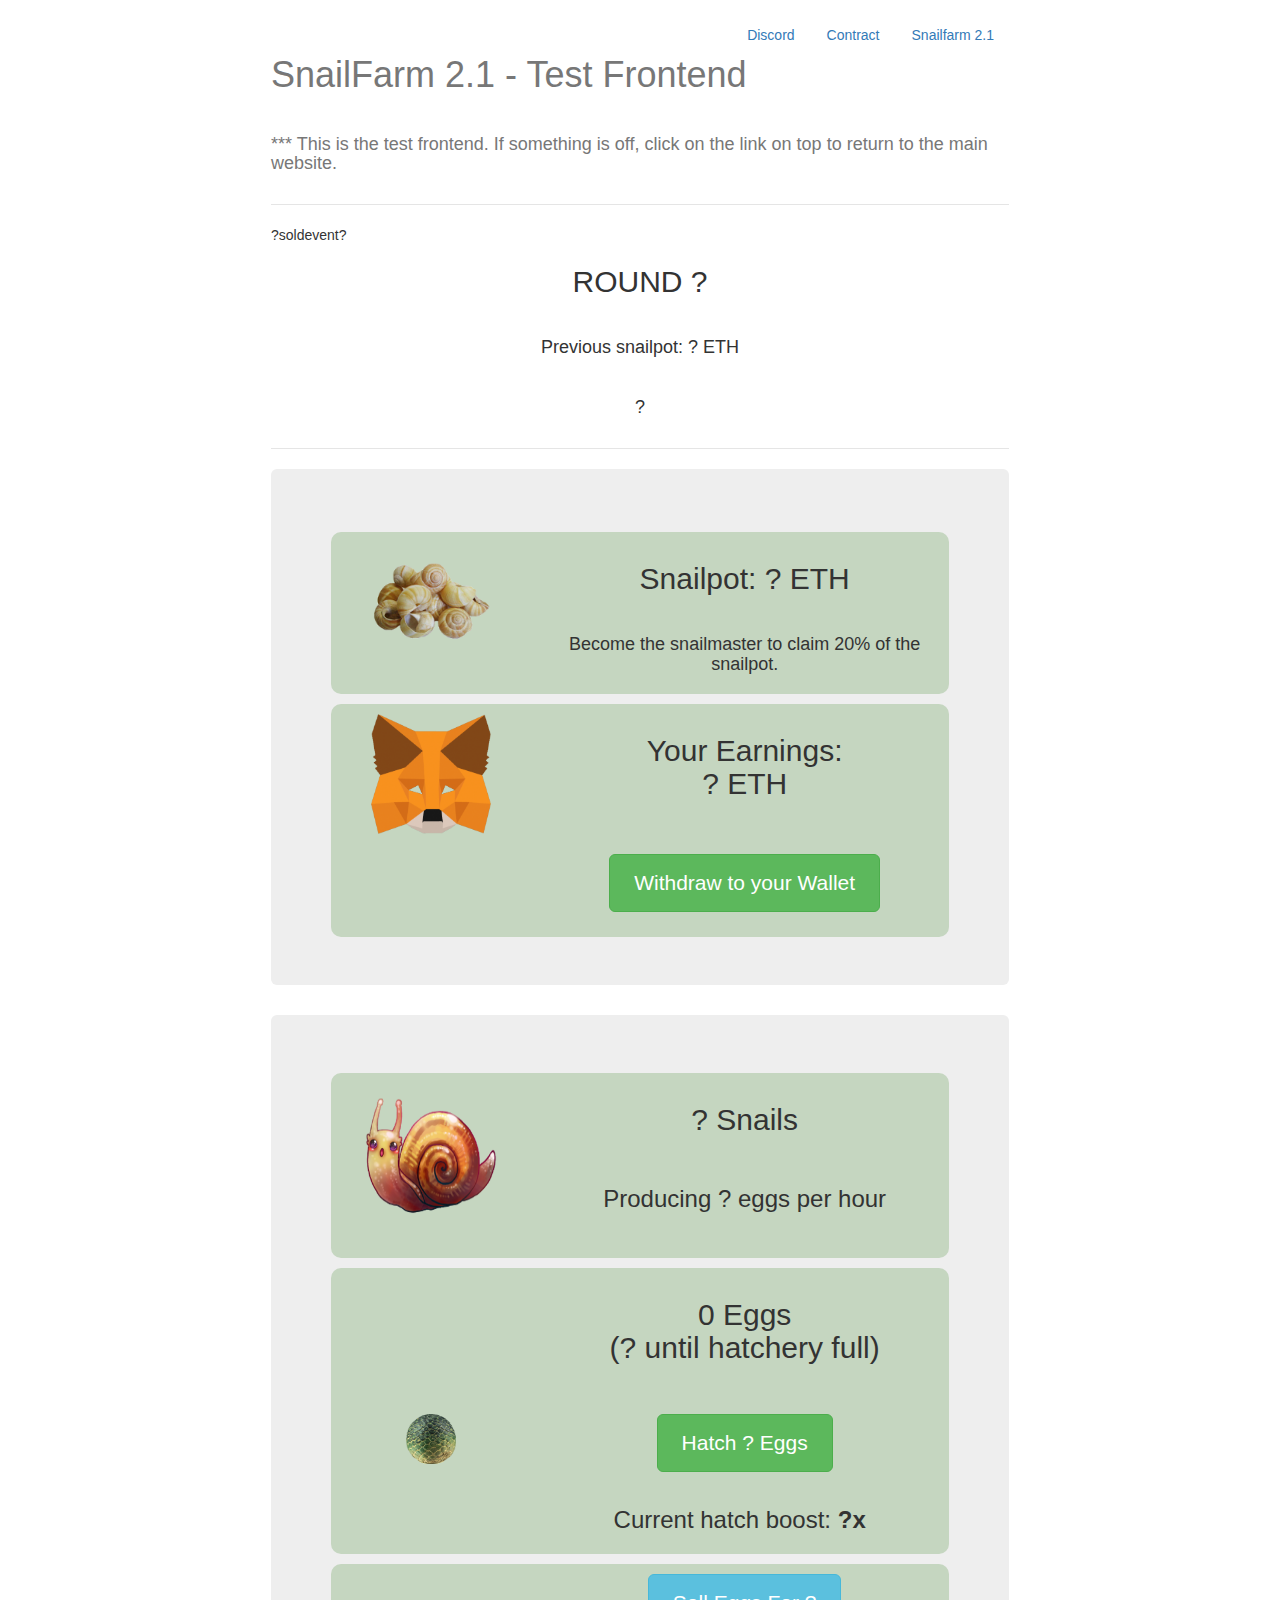
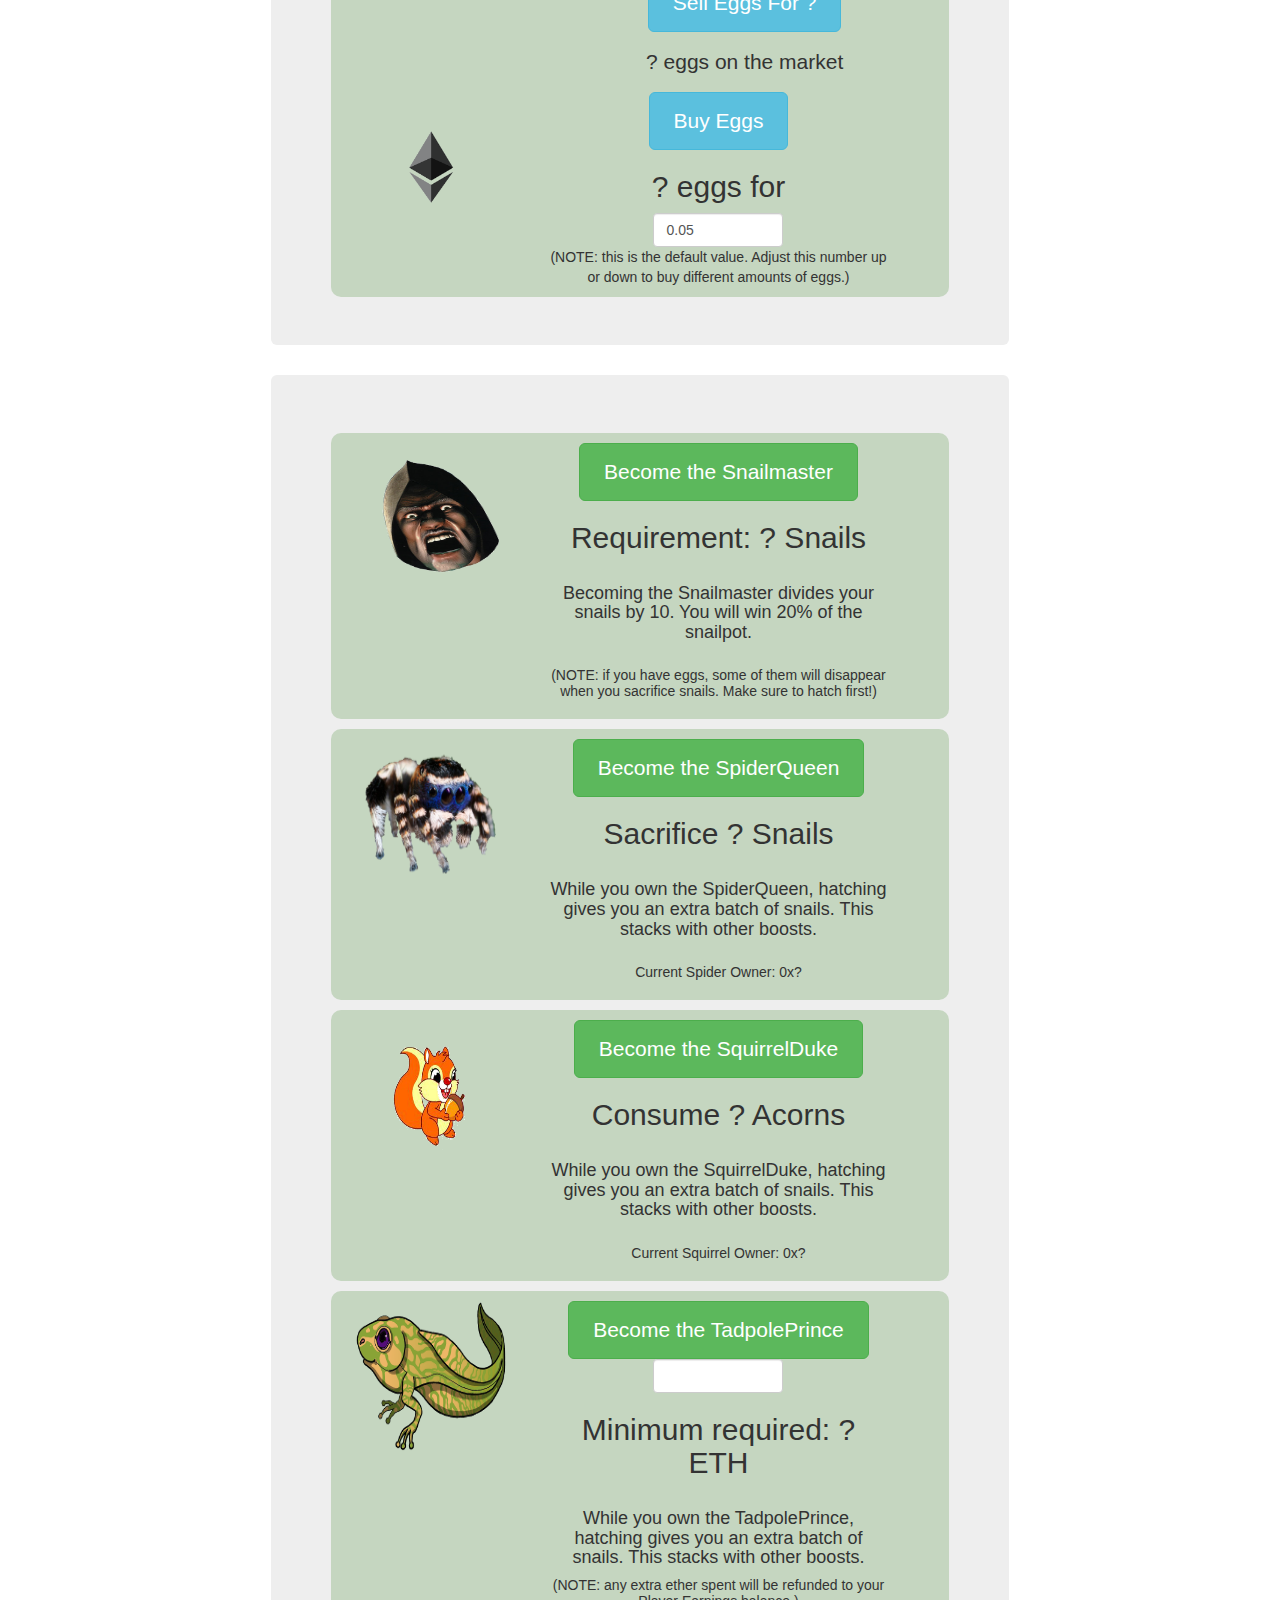
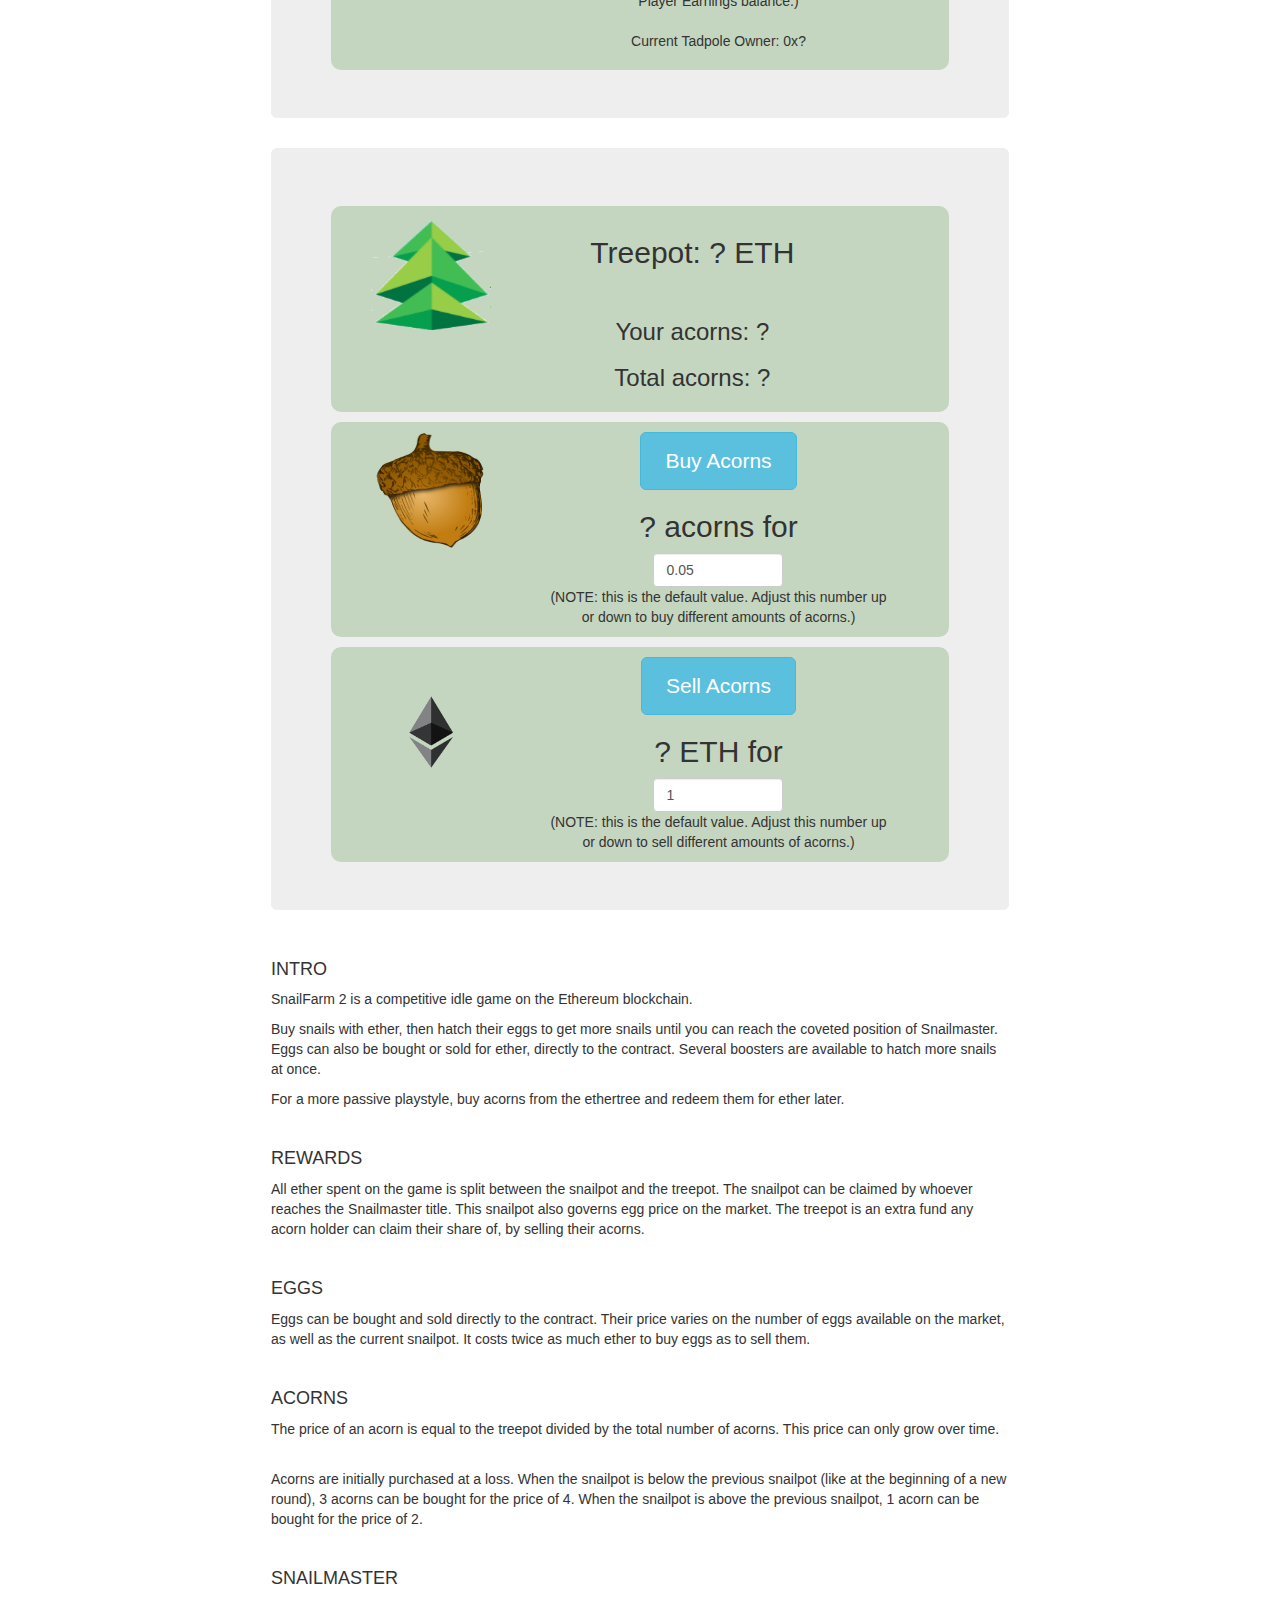
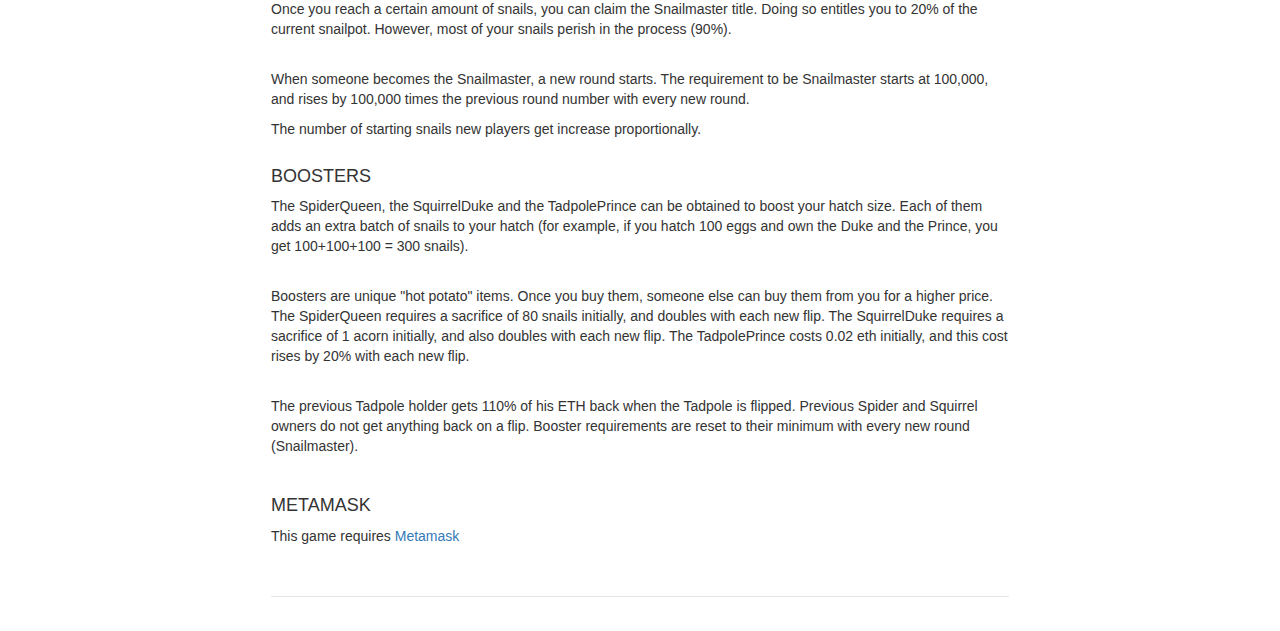
==== index.html @ cb9e01df "Add files via upload" ====
<!DOCTYPE html>
<html lang="en">
  
<head>
    <meta charset="utf-8">
    <meta http-equiv="X-UA-Compatible" content="IE=edge">
    <meta name="viewport" content="width=device-width, initial-scale=1">
    <!-- The above 3 meta tags *must* come first in the head; any other head content must come *after* these tags -->
    <meta name="description" content="">
    <meta name="author" content="">
    <link rel="icon" href="favicon.png">

    <title>SnailFarm 2</title>
	
    <!-- Bootstrap core CSS -->
    <link href="dist/css/bootstrap.min.css" rel="stylesheet">

    <!-- IE10 viewport hack for Surface/desktop Windows 8 bug -->
    <link href="assets/css/ie10-viewport-bug-workaround.css" rel="stylesheet">

    <!-- Custom styles for this template -->
    <link href="jumbotron-narrow.css" rel="stylesheet">
    <link href="custom.css" rel="stylesheet">
    <!-- Just for debugging purposes. Don't actually copy these 2 lines! -->
    <!--[if lt IE 9]><script src="../../assets/js/ie8-responsive-file-warning.js"></script><![endif]-->
    <script src="assets/js/ie-emulation-modes-warning.js"></script>
    <script src="interface.js"></script>
    <script src="main.js"></script>

    <!-- HTML5 shim and Respond.js for IE8 support of HTML5 elements and media queries -->
    <!--[if lt IE 9]>
      <script src="https://oss.maxcdn.com/html5shiv/3.7.3/html5shiv.min.js"></script>
      <script src="https://oss.maxcdn.com/respond/1.4.2/respond.min.js"></script>
    <![endif]-->
	<!-- Global site tag (gtag.js) - Google Analytics -->
	<!--<script async src="https://www.googletagmanager.com/gtag/js?id=UA-119764780-1"></script>
	<script>
	  window.dataLayer = window.dataLayer || [];
	  function gtag(){dataLayer.push(arguments);}
	  gtag('js', new Date());

	  gtag('config', 'UA-119764780-1');
	</script>-->

  </head>

  <body bgcolor="#CCCC00">
    <div id="myModal" class="modal">

      <!-- Modal content -->
      <div class="modal-content">
        <!--<span class="close">&times;</span>-->
        <div id="modal-internal"></div>
      </div>

    </div>

    <div class="container">
      <div class="header clearfix">
        <nav>
          <ul class="nav nav-pills pull-right">
            <li role="presentation"><a href="https://discord.gg/8h3Emyb">Discord</a></li>
            <li role="presentation"><a href="https://etherscan.io/address/0xeb93E12E23aCD78f622FcDB6B51906B7ba0AeD2b">Contract</a></li>
			<li role="presentation"><a href="https://snailking.github.io/snailfarm2">Snailfarm 2.1</a></li>
          </ul>
        </nav>
         <br>
	  <h1 class="text-muted">SnailFarm 2.1 - Test Frontend</h1>
	  <br><h4 class="text-muted">*** This is the test frontend. If something is off, click on the link on top to return to the main website.</h4>
      </div>
	  
	  <span id="soldeggevent">?soldevent?</span>
	  
	  <div class="header clearfix">
		<h2 align="center">ROUND <span id="round">?</span></h2>
		<br><h4 align="center">Previous snailpot: <span id="previoussnailpot">?</span> ETH</h4>
		<br><h4 align="center"><span id="cheapacorns">?</span></h4>
     </div>
	 
      <div class="jumbotron">
            
            <p class="lead"></p>
            
          <div class="container altcolor">
              <div class="row">
                <div class="col-md-4">
                    <img src="snailshells.png" width="120" height="120" alt="Shell">
                    
                    </div>
                <div class="col-md-8">
                    <h2>Snailpot: <span id="snailpot">?</span> ETH</h2>
					<br><h4>Become the snailmaster to claim 20% of the snailpot.</h4>
                </div>
              </div>
          </div>
		<div class="container altcolor">
            <div class="row">
                <div class="col-md-4" ><img src="metamask.png" width="120" height="120" alt="Shrimp">
                </div>
                <div class="col-md-8">
                    <h2>Your Earnings: <br><span id="numearnings">?</span> ETH</h2>
                </div>
            </div>
            <br>
				
            <div class="row">   
				<div class="col-md-4">
				</div>
                <div class="col-md-8"><p><a class="btn btn-lg btn-success" onclick="WithdrawEarnings(displayTransactionMessage)" role="button">Withdraw to your Wallet</a></p>
				</div>
            </div>
	  
		</div>
	</div>
	<div class="jumbotron">
          <div class="container altcolor">
              <div class="row">
                <div class="col-md-4">
                    <img src="shrimp.png" width="150" height="150" alt="Shrimp">
                    
                    </div>
                <div class="col-md-8">
                    <h2><span class="numshrimp">?</span> Snails</h2>
                    <br>
                    <h3>Producing <span id="production">?</span> eggs per hour</h3>
                </div>
              </div>
              <div class="row">
                <p><a id="getfreeshrimp" class="btn btn-lg btn-success invis" onclick="getFreeShrimp2()" role="button">Buy Starter Snails</a></p>
		
              </div>
          </div>
          <div class="container altcolor">
              <div class="row">
                    <div class="col-md-4" >
                    </div>
                    <div class="col-md-8">
                    <h2><span class="numeggs">0</span> Eggs
                    <br>
                    (<span id="timeuntilfull">?</span> until hatchery full)
                    </h2>
                    </div>
              </div>
              <br><br>
                <div class="row">
                    <div class="col-md-4" >
                        <img src="shrimpegg.png" width="50" height="50" alt="Egg">
                    </div>
                    
                    <div class="col-md-8"><p><a class="btn btn-lg btn-success" onclick="hatchEggs1(displayTransactionMessage)" role="button">Hatch <span id="hatchshrimpquantity">?</span> Eggs</a></p></div>
              </div>
					<div class="col-md-4" >
                    </div>
					<div class="col-md-8"><h3>Current hatch boost: <strong><span id="playerprod">?</span>x</strong></h3>
              </div>
			</div>
		<div class="container altcolor">
              <div class="row">
                  <div class="col-md-4"></div>
                  <div class="col-md-8">
                    <p><a class="btn btn-lg btn-info" onclick="SellEggs(displayTransactionMessage)"  role="button">Sell Eggs For <span id="sellprice">?</span></a></p>
                  </div>
              </div>
                <div class="row">
                    <div class="col-md-4" >
                    </div>
                    <div class="col-md-8">
                        <p><span id="marketeggs">?</span> eggs on the market</p>
                    </div>
              </div>
       
              <div class="row">
                <div class="col-md-4">
                    <img src="ether.png" width="150" height="150" alt="Shrimp">
                    
                    </div>
                <div class="col-md-7">
                    <a class="btn btn-lg btn-info" onclick="buyEggs2()"  role="button">Buy Eggs</a>
                    <h2><span id="eggstobuy">?</span> eggs for </h2><input class="form-control" type="number" style="width: 130px" onchange="updateBuyPrice()" step="0.01" value="0.05" id="ethtospend">
					<br>(NOTE: this is the default value. Adjust this number up or down to buy different amounts of eggs.)
                </div>

              </div>
			  </div>
		</div>
		<div class="jumbotron">
			<div class="container altcolor">
              <div class="row">
                <div class="col-md-4">
                    <img src="druid.png" width="150" height="150" alt="Shrimp">
                    
                    </div>
                <div class="col-md-7">
					<!--<h4>Current Snailmaster: <span id="currentsnailmaster">?</span></h4><br>-->
                    <a class="btn btn-lg btn-success" onclick="BecomeSnailmaster(displayTransactionMessage)"  role="button">Become the Snailmaster</a>
                    <h2>Requirement: <span id="snailmasterreq">?</span> Snails</h2>
					<h4><br>Becoming the Snailmaster divides your snails by 10. You will win 20% of the snailpot.</h4>
					<h5><br>(NOTE: if you have eggs, some of them will disappear when you sacrifice snails. Make sure to hatch first!)</h5>
					</div>
				</div>
			</div>
			<div class="container altcolor">
              <div class="row">
                <div class="col-md-4">
                    <img src="spider.png" width="150" height="150" alt="Shrimp">
                    
                    </div>
                <div class="col-md-7">
					<!--<h4>Current Snailmaster: <span id="currentsnailmaster">?</span></h4><br>-->
                    <a class="btn btn-lg btn-success" onclick="BecomeSpiderQueen(displayTransactionMessage)"  role="button">Become the SpiderQueen</a>
                    <h2>Sacrifice <span id="spiderreq">?</span> Snails</h2>
					<h4><br>While you own the SpiderQueen, hatching gives you an extra batch of snails. This stacks with other boosts.</h4>
					<h5><br>Current Spider Owner: 0x<span id="currentspiderowner">?</span></h5>
                </div>
              </div>
			</div>
			<div class="container altcolor">
              <div class="row">
                <div class="col-md-4">
                    <img src="squirrel.png" width="150" height="150" alt="Shrimp">
                    
                    </div>
                <div class="col-md-7">
					<!--<h4>Current Snailmaster: <span id="currentsnailmaster">?</span></h4><br>-->
                    <a class="btn btn-lg btn-success" onclick="BecomeSquirrelDuke(displayTransactionMessage)"  role="button">Become the SquirrelDuke</a>
                    <h2>Consume <span id="squirrelreq">?</span> Acorns</h2>
					<h4><br>While you own the SquirrelDuke, hatching gives you an extra batch of snails. This stacks with other boosts.</h4>
					<h5><br>Current Squirrel Owner: 0x<span id="currentsquirrelowner">?</span></h5>
                </div>
              </div>
			</div>
			<div class="container altcolor">
              <div class="row">
                <div class="col-md-4">
                    <img src="tadpole.png" width="150" height="150" alt="Shrimp">
                    
                    </div>
                <div class="col-md-7">
					<!--<h4>Current Snailmaster: <span id="currentsnailmaster">?</span></h4><br>-->
                    <a class="btn btn-lg btn-success" onclick="buyPrince()"  role="button">Become the TadpolePrince</a>
					<br><input class="form-control" type="number" style="width: 130px" step="0.01" value="tadpolereq" id="tadpolepotato">
                    <h2>Minimum required: <span id="tadpolereq">?</span> ETH</h2>
					<h4><br>While you own the TadpolePrince, hatching gives you an extra batch of snails. This stacks with other boosts.</h4>
					<h5>(NOTE: any extra ether spent will be refunded to your Player Earnings balance.)</h5>
					<h5><br>Current Tadpole Owner: 0x<span id="currenttadpoleowner">?</span></h5>
                </div>
              </div>
          </div>
      
        
      </div>
      <div class="jumbotron">
		<div class="container altcolor">
              <div class="row">
                <div class="col-md-4">
                    <img src="ethertree.png" width="120" height="120" alt="Shell">
                    
                    </div>
                <div class="col-md-6">
                    <h2>Treepot: <span id="treepot">?</span> ETH</h2>
					<br><h3>Your acorns: <span id="playeracorns">?</span></h3>
					<h3>Total acorns: <span id="totalacorns">?</span></h3> <!--(<span id="percentacorns">?</span>% of the supply)</h3>-->
					<!--<br><h4>Current acorn price: <span id="currentacornprice">?</span></h4>-->
                </div>
              </div>
          </div>
        <div class="container altcolor">
              <div class="row">
                <div class="col-md-4">
                    <img src="acorn.png" width="120" height="120" alt="Shrimp">
                    
                    </div>
                <div class="col-md-7">
                    <a class="btn btn-lg btn-info" onclick="buyAcorns2()"  role="button">Buy Acorns</a>
                    <h2><span id="acornstobuy">?</span> acorns for </h2><input class="form-control" type="number" style="width: 130px" onchange="updateAcornPriceBuy()" step="0.01" value="0.05" id="ethtobuyacorn">
					<br>(NOTE: this is the default value. Adjust this number up or down to buy different amounts of acorns.)
                </div>
              </div>
		</div>
		<div class="container altcolor">
              <div class="row">
                <div class="col-md-4">
                    <img src="ether.png" width="150" height="150" alt="Shrimp">
                    
                    </div>
                <div class="col-md-7">
                    <a class="btn btn-lg btn-info" onclick="sellAcorns2()"  role="button">Sell Acorns</a>
                    <h2><span id="ethforacorns">?</span> ETH for </h2><input class="form-control" type="number" style="width: 130px" onchange="updateAcornPriceSell()" step="1" value="1" id="acornstosell">
					<br>(NOTE: this is the default value. Adjust this number up or down to sell different amounts of acorns.)
                </div>
              </div>
		</div>		 		
		
	</div>
     
      <div class="row marketing">
          <h4>INTRO</h4>
          
		  <p>SnailFarm 2 is a competitive idle game on the Ethereum blockchain.</p>
		  <p>Buy snails with ether, then hatch their eggs to get more snails until you can reach the coveted position of Snailmaster. Eggs can also be bought or sold for ether, directly to the contract. Several boosters are available to hatch more snails at once.</p>
		  <p>For a more passive playstyle, buy acorns from the ethertree and redeem them for ether later.</p><br>
		  
		  <h4>REWARDS</h4>
		  
		  <p>All ether spent on the game is split between the snailpot and the treepot. The snailpot can be claimed by whoever reaches the Snailmaster title. This snailpot also governs egg price on the market. The treepot is an extra fund any acorn holder can claim their share of, by selling their acorns.</p><br>
		  
		  <h4>EGGS</h4>
		  
		  <p>Eggs can be bought and sold directly to the contract. Their price varies on the number of eggs available on the market, as well as the current snailpot. It costs twice as much ether to buy eggs as to sell them.</p><br>
		  
		  <h4>ACORNS</h4>
		  
		  <p>The price of an acorn is equal to the treepot divided by the total number of acorns. This price can only grow over time.</p><br>
		  <p>Acorns are initially purchased at a loss. When the snailpot is below the previous snailpot (like at the beginning of a new round), 3 acorns can be bought for the price of 4. When the snailpot is above the previous snailpot, 1 acorn can be bought for the price of 2.</p><br>
		  
		  <h4>SNAILMASTER</h4>
		  
		  <p>Once you reach a certain amount of snails, you can claim the Snailmaster title. Doing so entitles you to 20% of the current snailpot. However, most of your snails perish in the process (90%).</p><br>
		  <p>When someone becomes the Snailmaster, a new round starts. The requirement to be Snailmaster starts at 100,000, and rises by 100,000 times the previous round number with every new round.</p>
		  <p>The number of starting snails new players get increase proportionally.</p>
		  
		  <h4>BOOSTERS</h4>
		  
		  <p>The SpiderQueen, the SquirrelDuke and the TadpolePrince can be obtained to boost your hatch size. Each of them adds an extra batch of snails to your hatch (for example, if you hatch 100 eggs and own the Duke and the Prince, you get 100+100+100 = 300 snails).</p><br>
		  <p>Boosters are unique "hot potato" items. Once you buy them, someone else can buy them from you for a higher price. The SpiderQueen requires a sacrifice of 80 snails initially, and doubles with each new flip. The SquirrelDuke requires a sacrifice of 1 acorn initially, and also doubles with each new flip. The TadpolePrince costs 0.02 eth initially, and this cost rises by 20% with each new flip.</p><br>
		  <p>The previous Tadpole holder gets 110% of his ETH back when the Tadpole is flipped. Previous Spider and Squirrel owners do not get anything back on a flip. Booster requirements are reset to their minimum with every new round (Snailmaster).</p><br>

          <h4>METAMASK</h4>
          <p>This game requires <a href="https://metamask.io/">Metamask</a></p>
          
        <input style="display:none;" type="text" value="Hello Worldfdgerh" id="copytextthing">
      </div>

      <footer class="footer">
      </footer>

    </div> <!-- /container -->


    <!-- IE10 viewport hack for Surface/desktop Windows 8 bug -->
    <script src="assets/js/ie10-viewport-bug-workaround.js"></script>
    <script>
        main()
    </script>
  </body>

</html>
---- assets/css/ie10-viewport-bug-workaround.css ----
/*!
 * IE10 viewport hack for Surface/desktop Windows 8 bug
 * Copyright 2014-2015 Twitter, Inc.
 * Licensed under MIT (https://github.com/twbs/bootstrap/blob/master/LICENSE)
 */

/*
 * See the Getting Started docs for more information:
 * http://getbootstrap.com/getting-started/#support-ie10-width
 */
@-ms-viewport     { width: device-width; }
@-o-viewport      { width: device-width; }
@viewport         { width: device-width; }
---- jumbotron-narrow.css ----
/* Space out content a bit */
body {
  padding-top: 15px;
  padding-bottom: 15px;
}

/* Everything but the jumbotron gets side spacing for mobile first views */
.header,
.marketing,
.footer {
  padding-right: 15px;
  padding-left: 15px;
}

/* Custom page header */
.header {
  padding-bottom: 20px;
  border-bottom: 1px solid #e5e5e5;
}
/* Make the masthead heading the same height as the navigation */
.header h3 {
  margin-top: 0;
  margin-bottom: 0;
  line-height: 40px;
}

/* Custom page footer */
.footer {
  padding-top: 19px;
  color: #777;
  border-top: 1px solid #e5e5e5;
}

/* Customize container */
@media (min-width: 768px) {
  .container {
    max-width: 768px;
  }
}
.container-narrow > hr {
  margin: 20px 0;
}

/* Main marketing message and sign up button */
.jumbotron {
  text-align: center;
  border-bottom: 1px solid #e5e5e5;
}
.jumbotron .btn {
  padding: 14px 24px;
  font-size: 21px;
}

/* Supporting marketing content */
.marketing {
  margin: 40px 0;
}
.marketing p + h4 {
  margin-top: 28px;
}

/* Responsive: Portrait tablets and up */
@media screen and (min-width: 768px) {
  /* Remove the padding we set earlier */
  .header,
  .marketing,
  .footer {
    padding-right: 0;
    padding-left: 0;
  }
  /* Space out the masthead */
  .header {
    margin-bottom: 20px;
  }
  /* Remove the bottom border on the jumbotron for visual effect */
  .jumbotron {
    border-bottom: 0;
  }
}
---- custom.css ----
.altcolor{
    background-color:#c5d6c0;
    border-radius:10px;
    margin-top:10px;
    padding:10px;
	border-image: url("snailpattern.jpg");
}
.form-control {
    display: inline-block;
}

.invis {
    display: none;
}
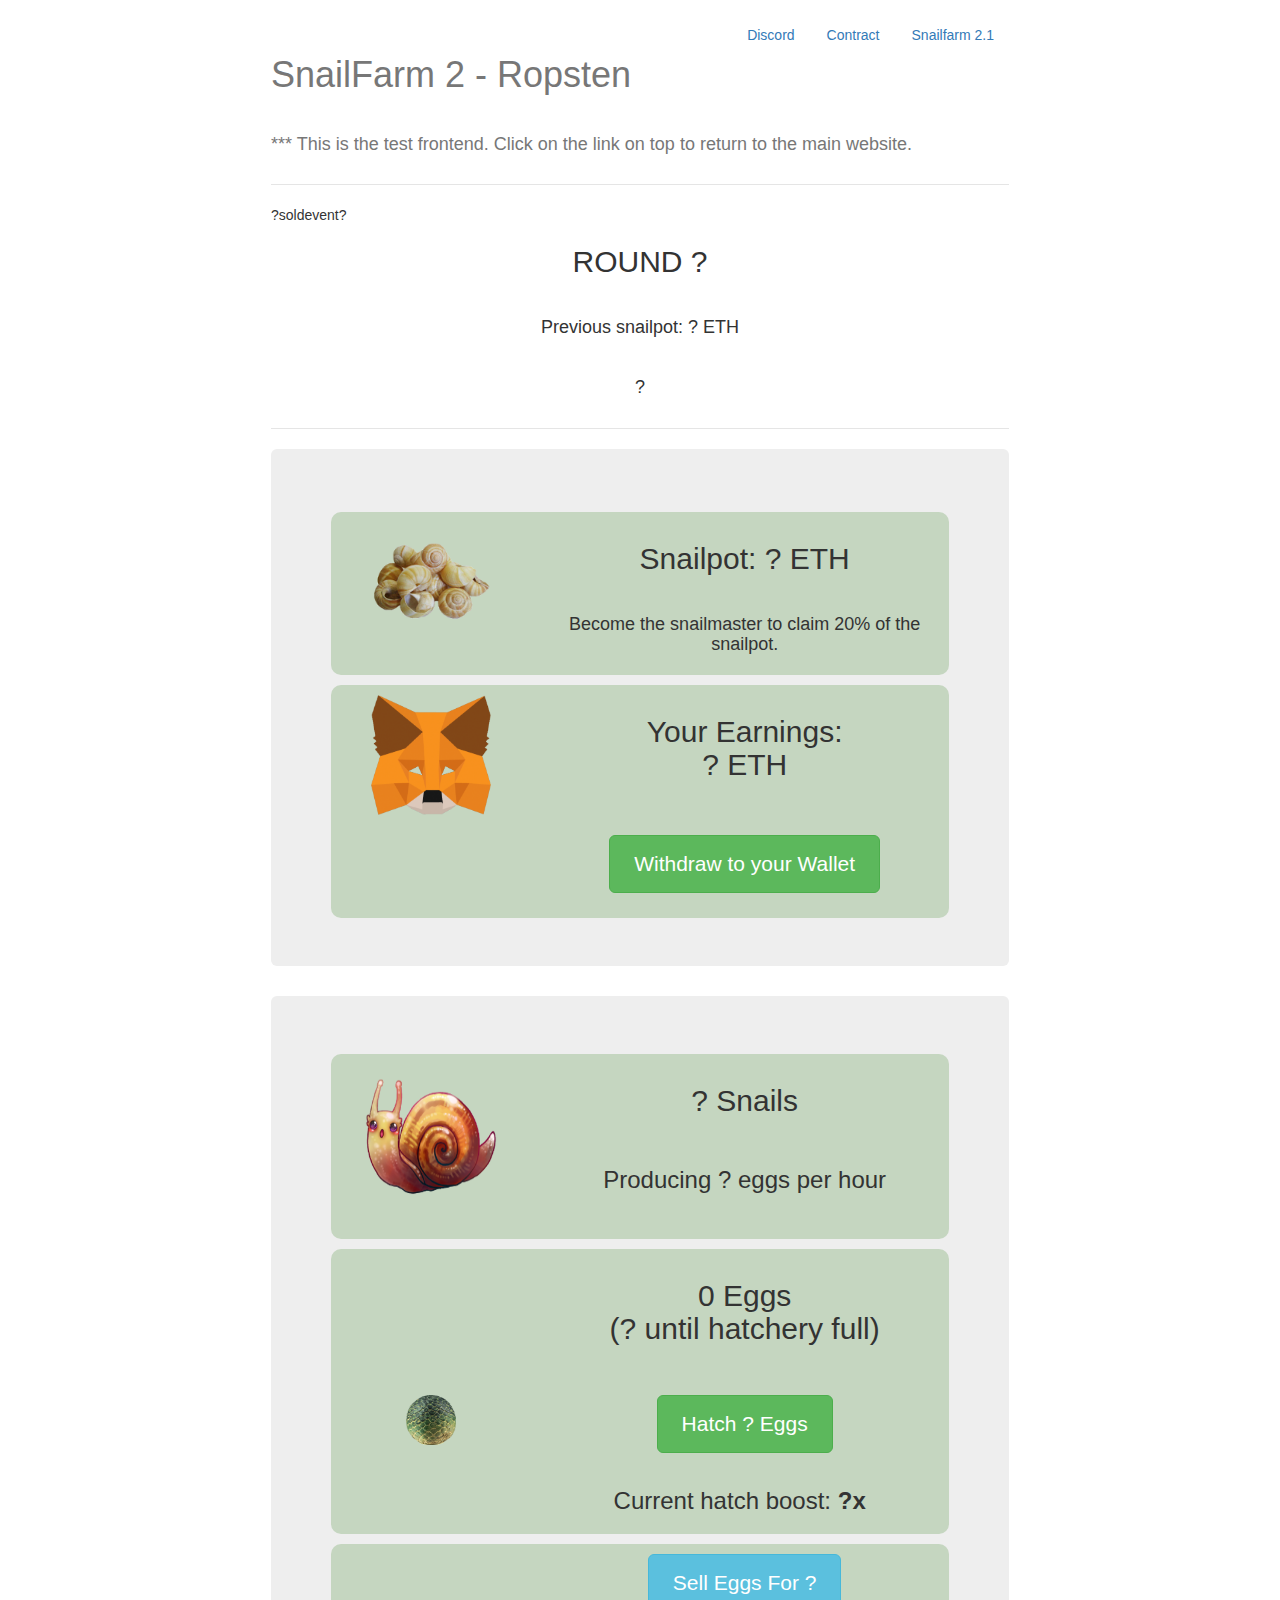
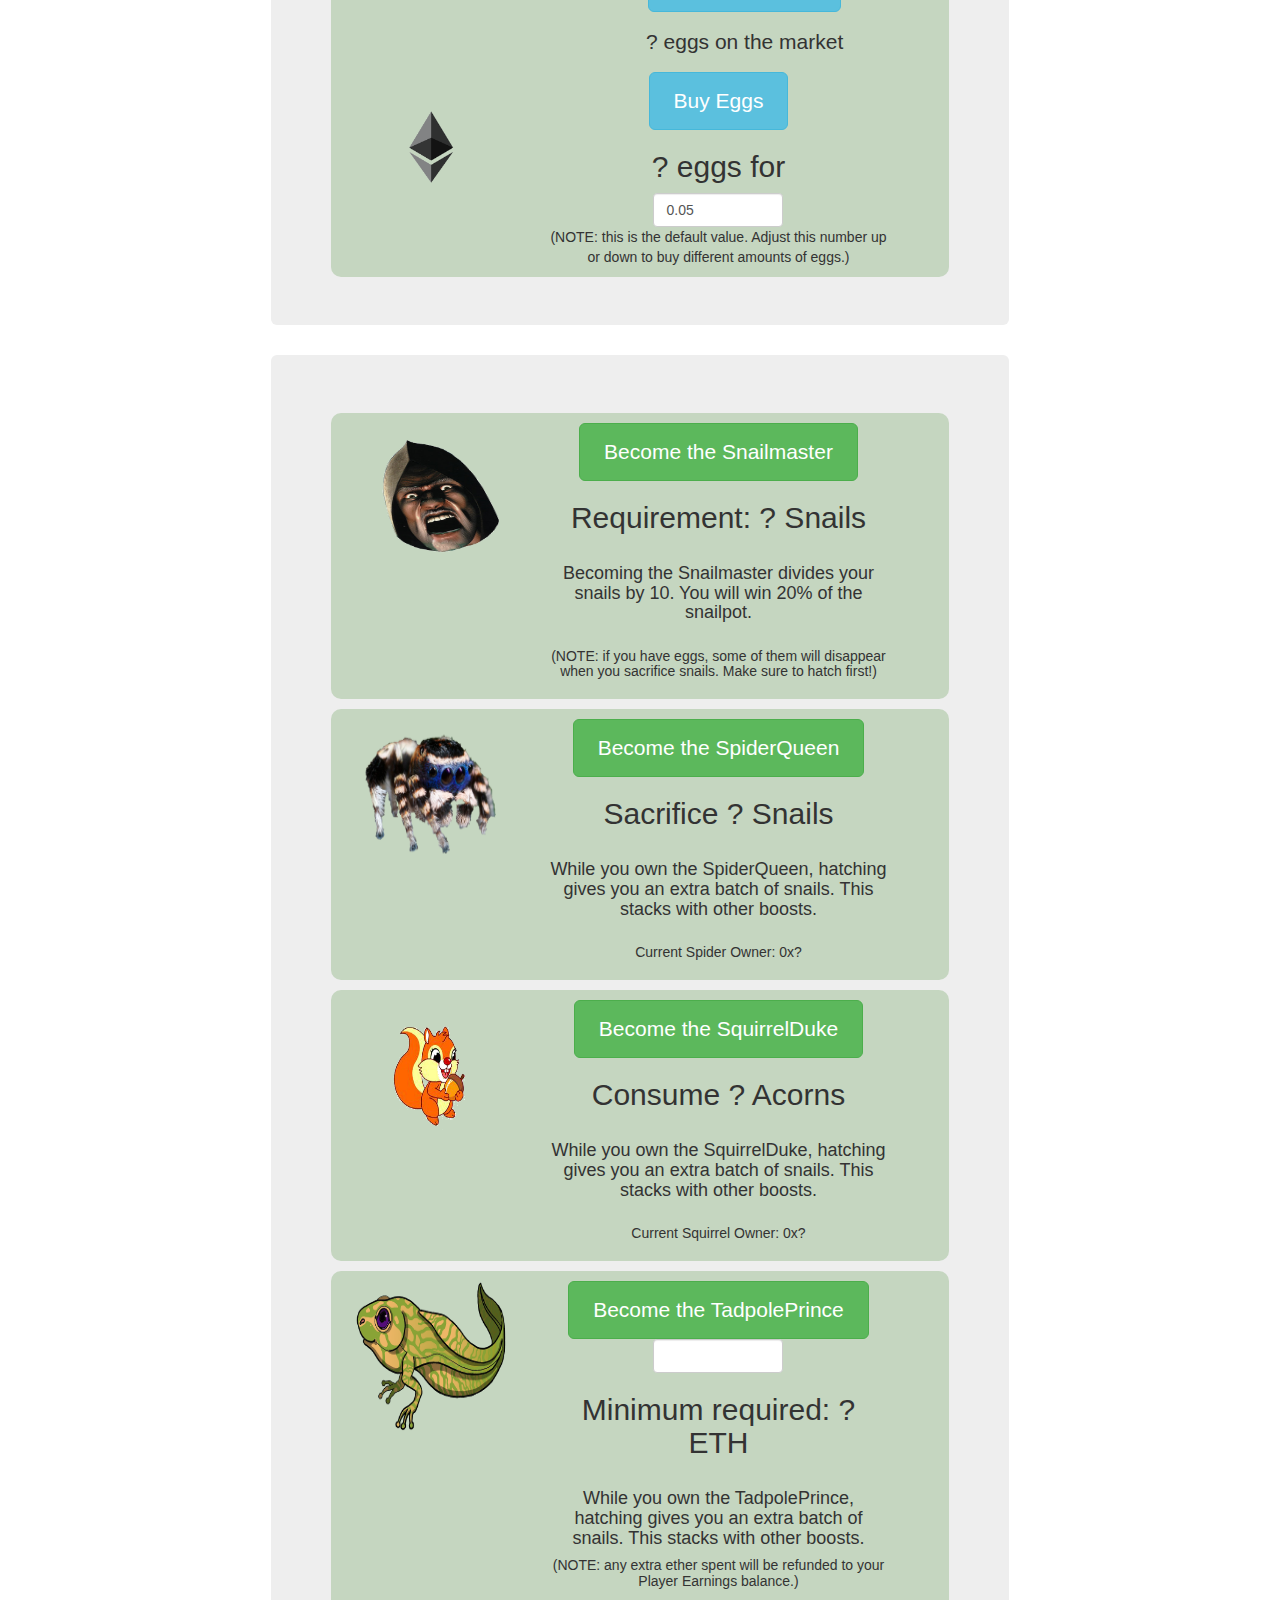
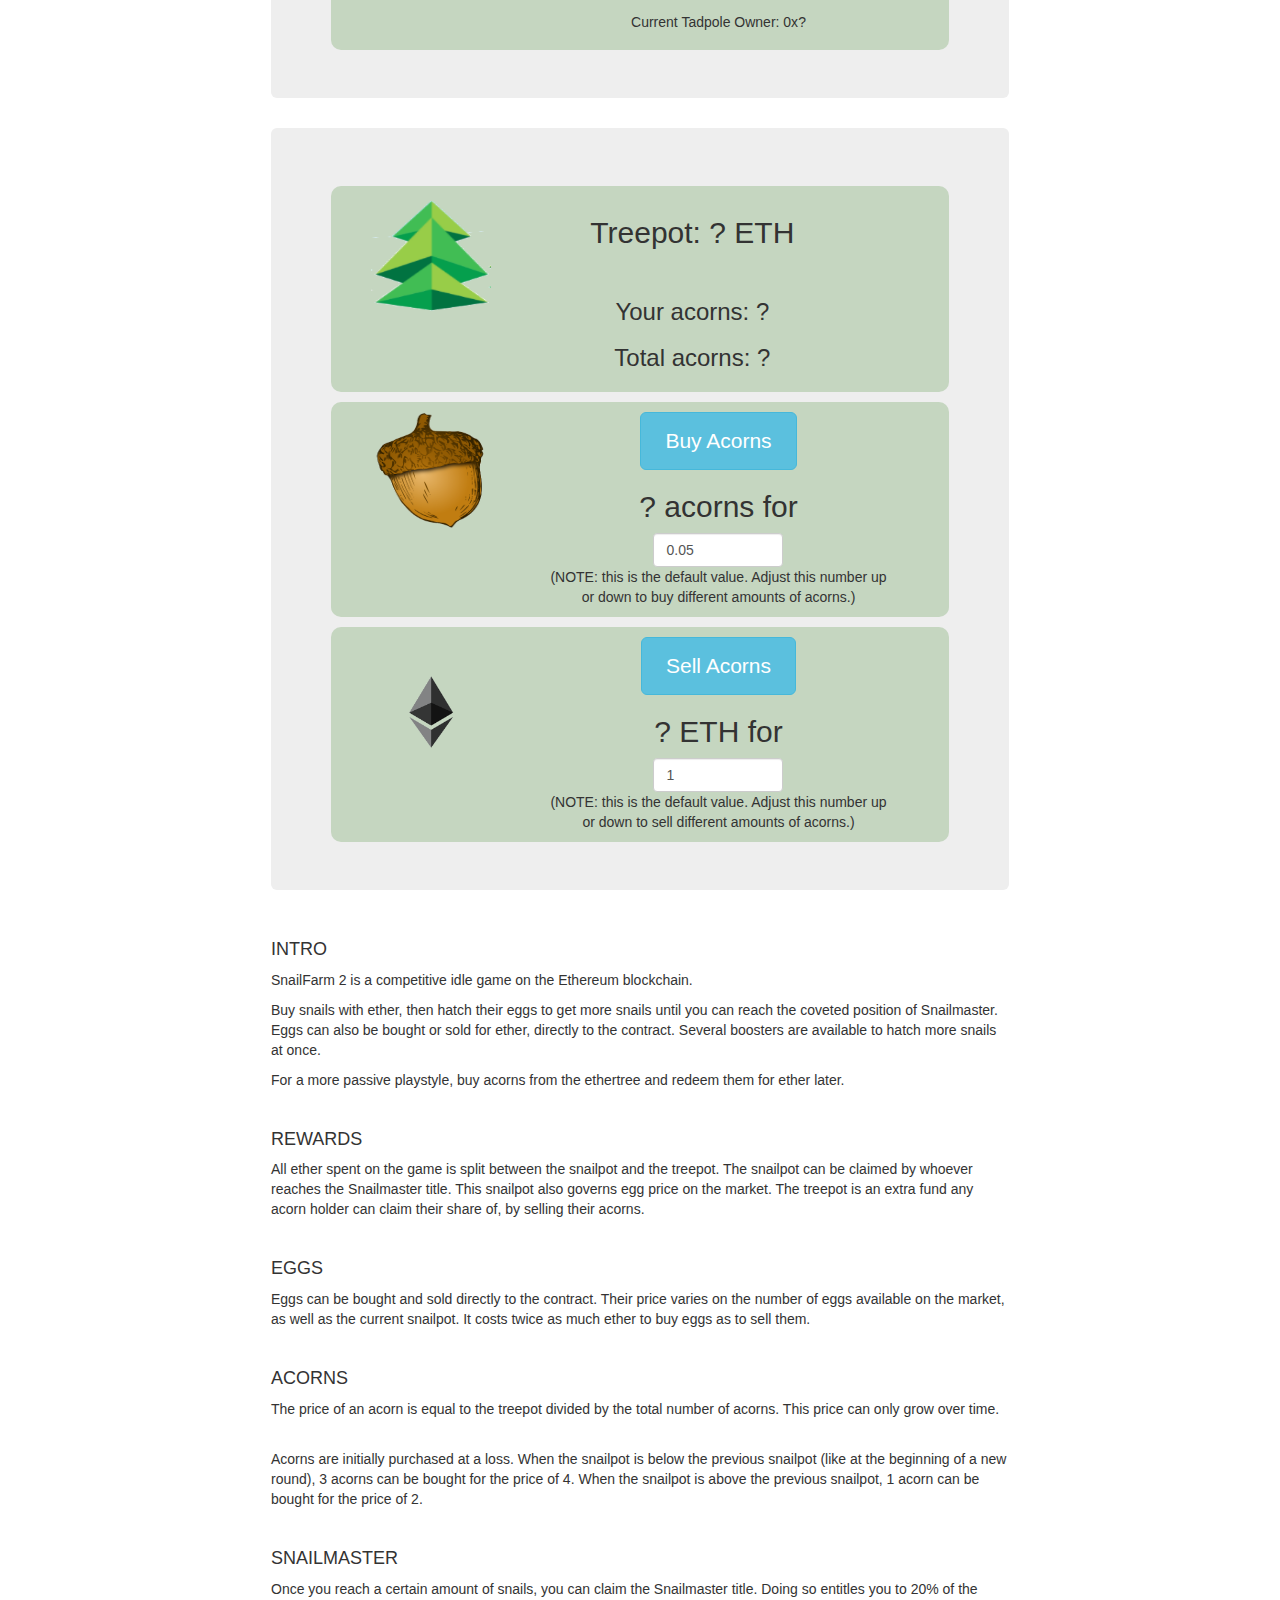
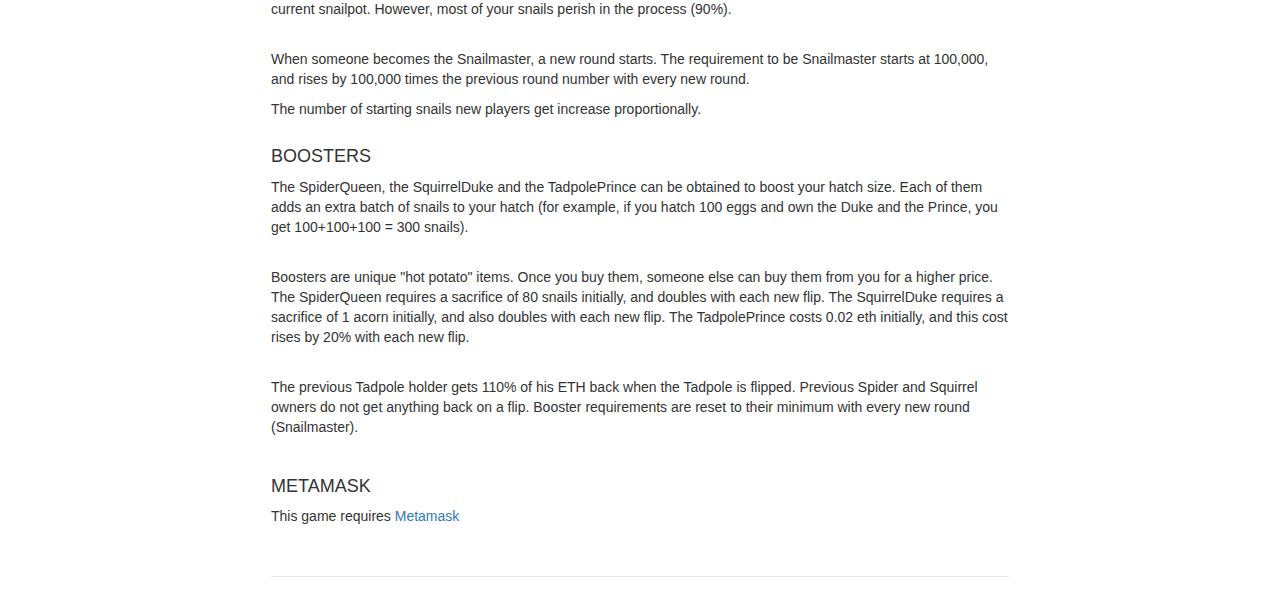
==== commit 8843f8d2: "Add files via upload" ====
--- a/index.html
+++ b/index.html
@@ -60,13 +60,13 @@
         <nav>
           <ul class="nav nav-pills pull-right">
             <li role="presentation"><a href="https://discord.gg/8h3Emyb">Discord</a></li>
-            <li role="presentation"><a href="https://etherscan.io/address/0xeb93E12E23aCD78f622FcDB6B51906B7ba0AeD2b">Contract</a></li>
+            <li role="presentation"><a href="https://etherscan.io/address/0x4B8f0B4f1E2cF708bB9E445673aDB96ff03bCD94">Contract</a></li>
 			<li role="presentation"><a href="https://snailking.github.io/snailfarm2">Snailfarm 2.1</a></li>
           </ul>
         </nav>
          <br>
-	  <h1 class="text-muted">SnailFarm 2.1 - Test Frontend</h1>
-	  <br><h4 class="text-muted">*** This is the test frontend. If something is off, click on the link on top to return to the main website.</h4>
+	  <h1 class="text-muted">SnailFarm 2 - Ropsten</h1>
+	  <br><h4 class="text-muted">*** This is the test frontend. Click on the link on top to return to the main website.</h4>
       </div>
 	  
 	  <span id="soldeggevent">?soldevent?</span>
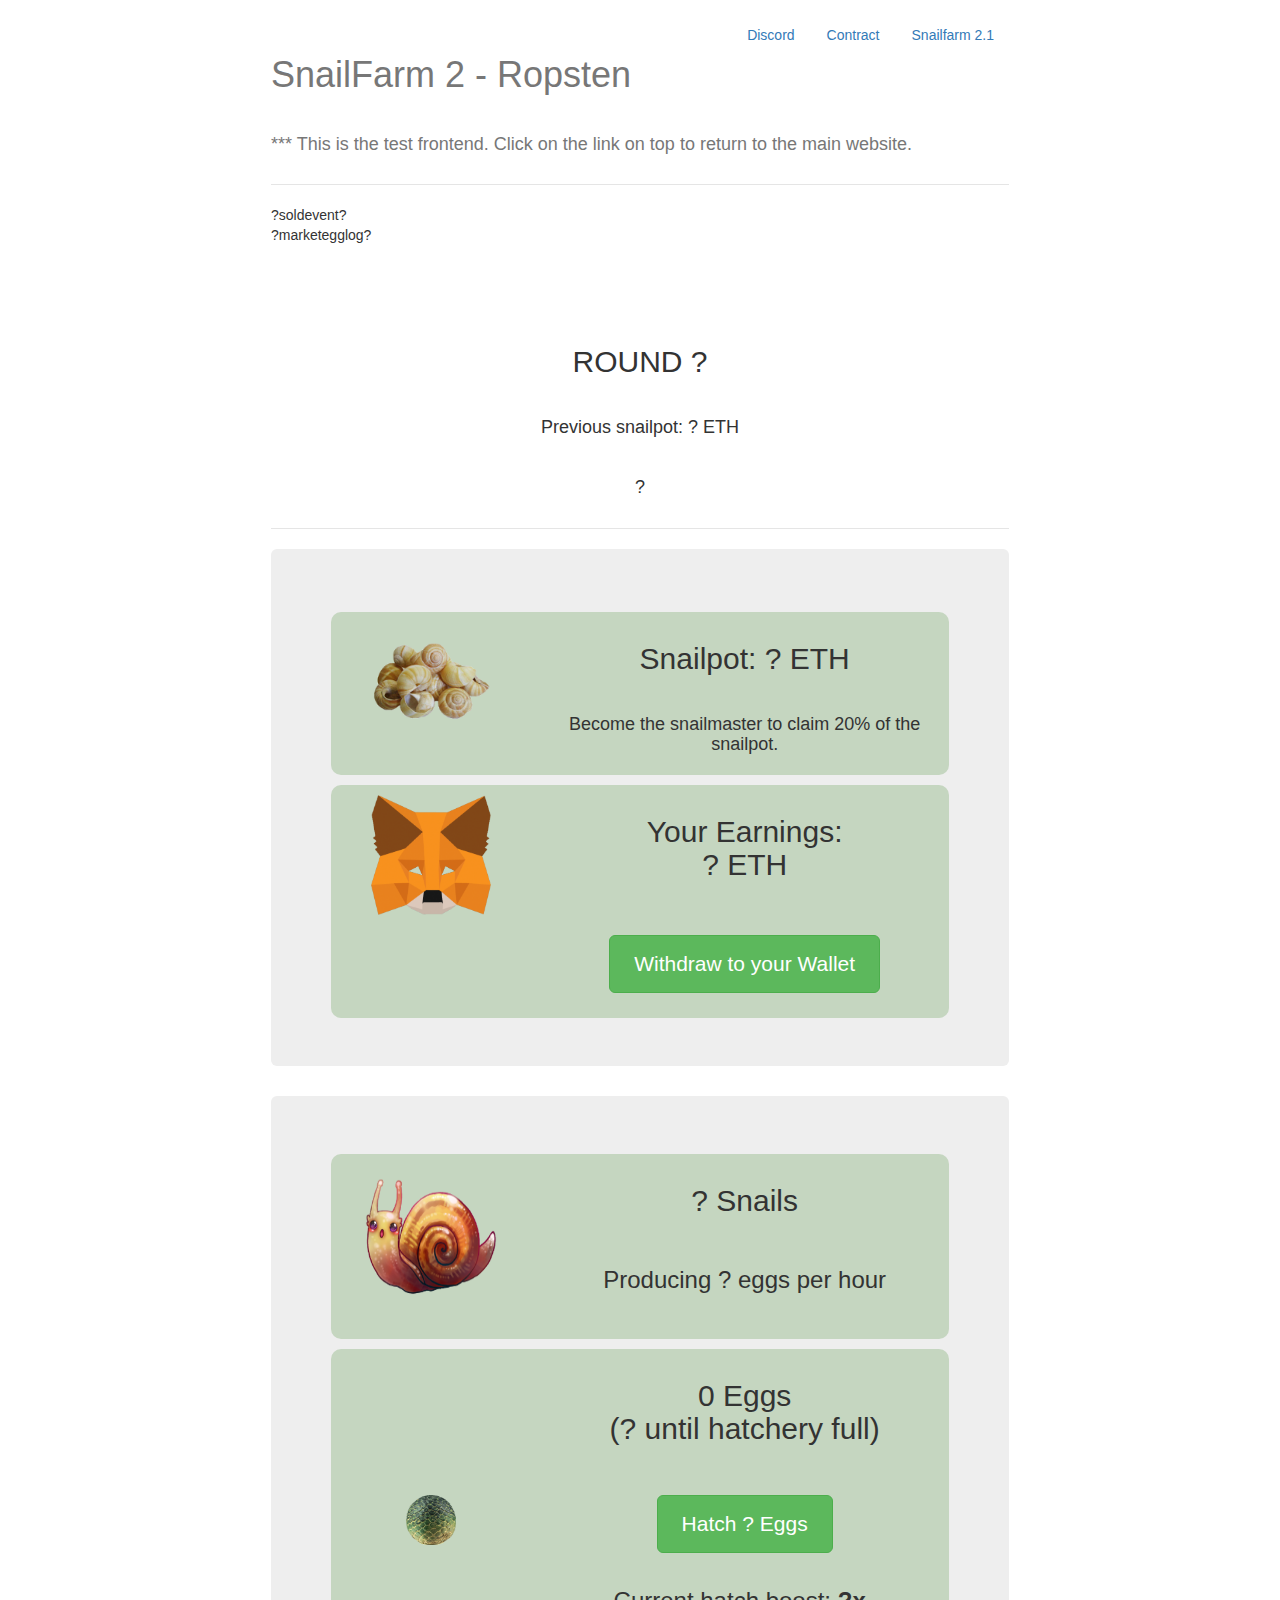
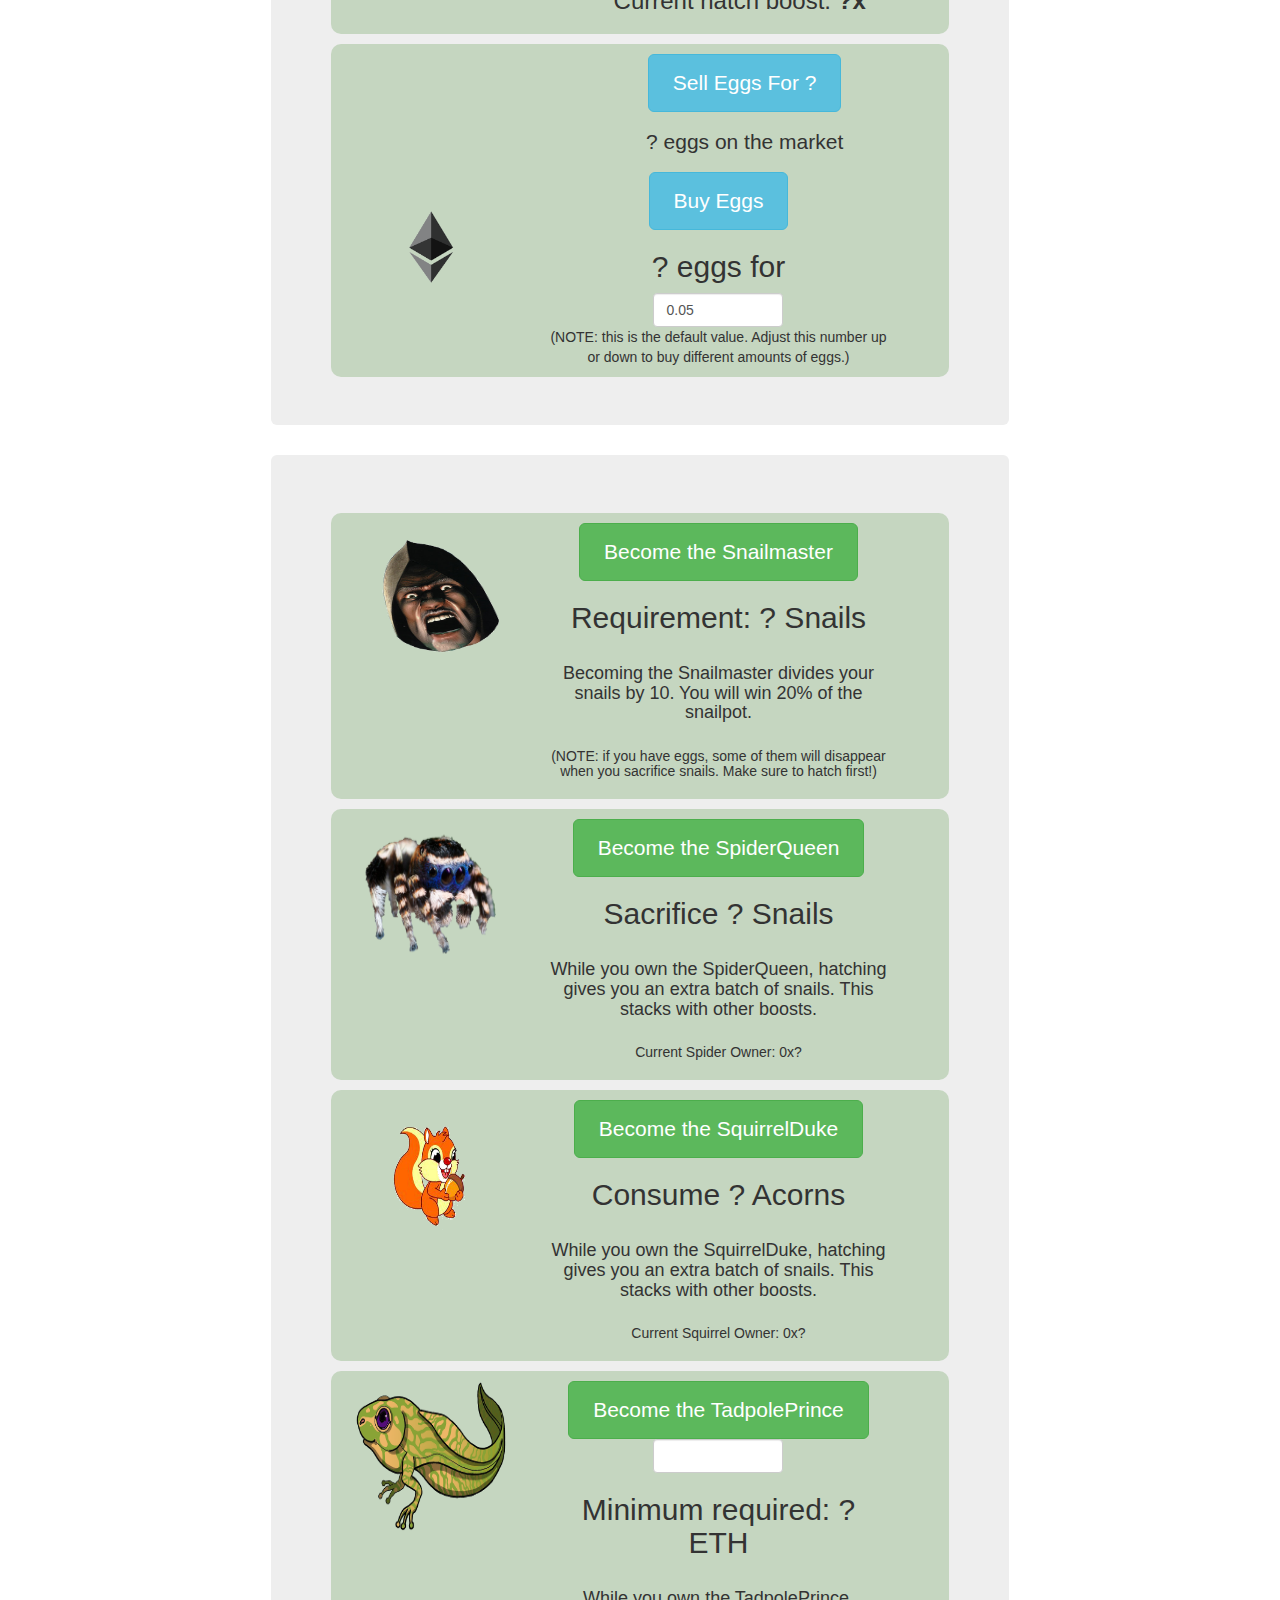
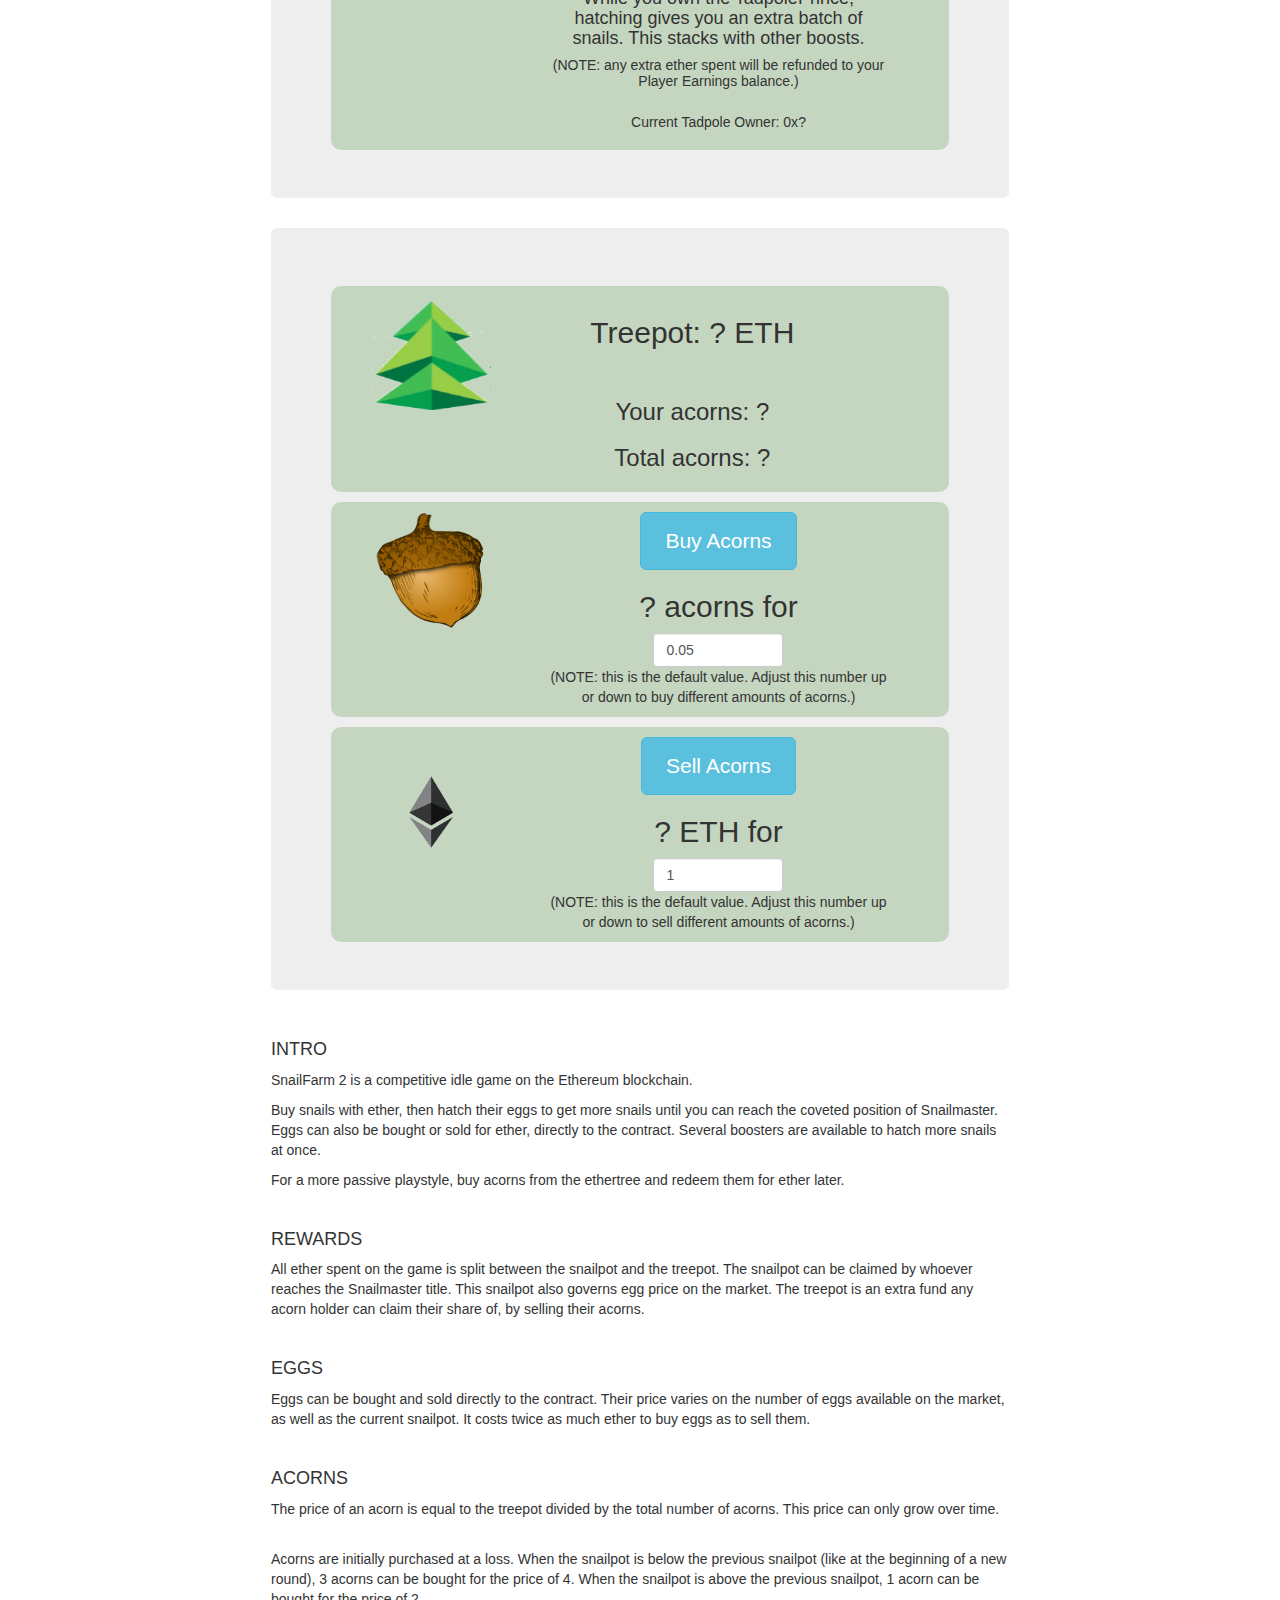
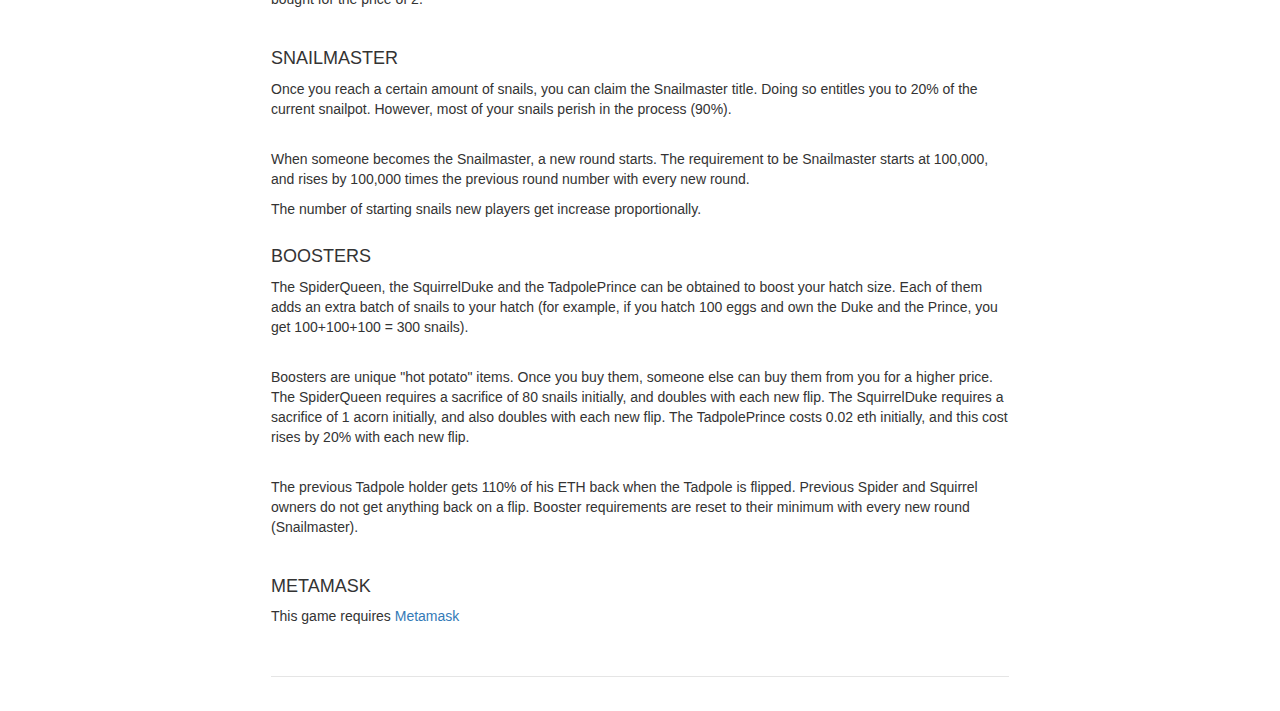
==== commit f839b4c3: "Add files via upload" ====
--- a/index.html
+++ b/index.html
@@ -60,7 +60,7 @@
         <nav>
           <ul class="nav nav-pills pull-right">
             <li role="presentation"><a href="https://discord.gg/8h3Emyb">Discord</a></li>
-            <li role="presentation"><a href="https://etherscan.io/address/0x4B8f0B4f1E2cF708bB9E445673aDB96ff03bCD94">Contract</a></li>
+            <li role="presentation"><a href="https://ropsten.etherscan.io/address/0x4B8f0B4f1E2cF708bB9E445673aDB96ff03bCD94">Contract</a></li>
 			<li role="presentation"><a href="https://snailking.github.io/snailfarm2">Snailfarm 2.1</a></li>
           </ul>
         </nav>
@@ -69,7 +69,9 @@
 	  <br><h4 class="text-muted">*** This is the test frontend. Click on the link on top to return to the main website.</h4>
       </div>
 	  
-	  <span id="soldeggevent">?soldevent?</span>
+	  <span id="soldeggevent">?soldevent?</span><br>
+	  <div style="width: 720px; overflow: auto; overflow-x: hidden; height: 100px;"><span id="marketeggslog">?marketegglog?</span>
+	  <br></div>
 	  
 	  <div class="header clearfix">
 		<h2 align="center">ROUND <span id="round">?</span></h2>
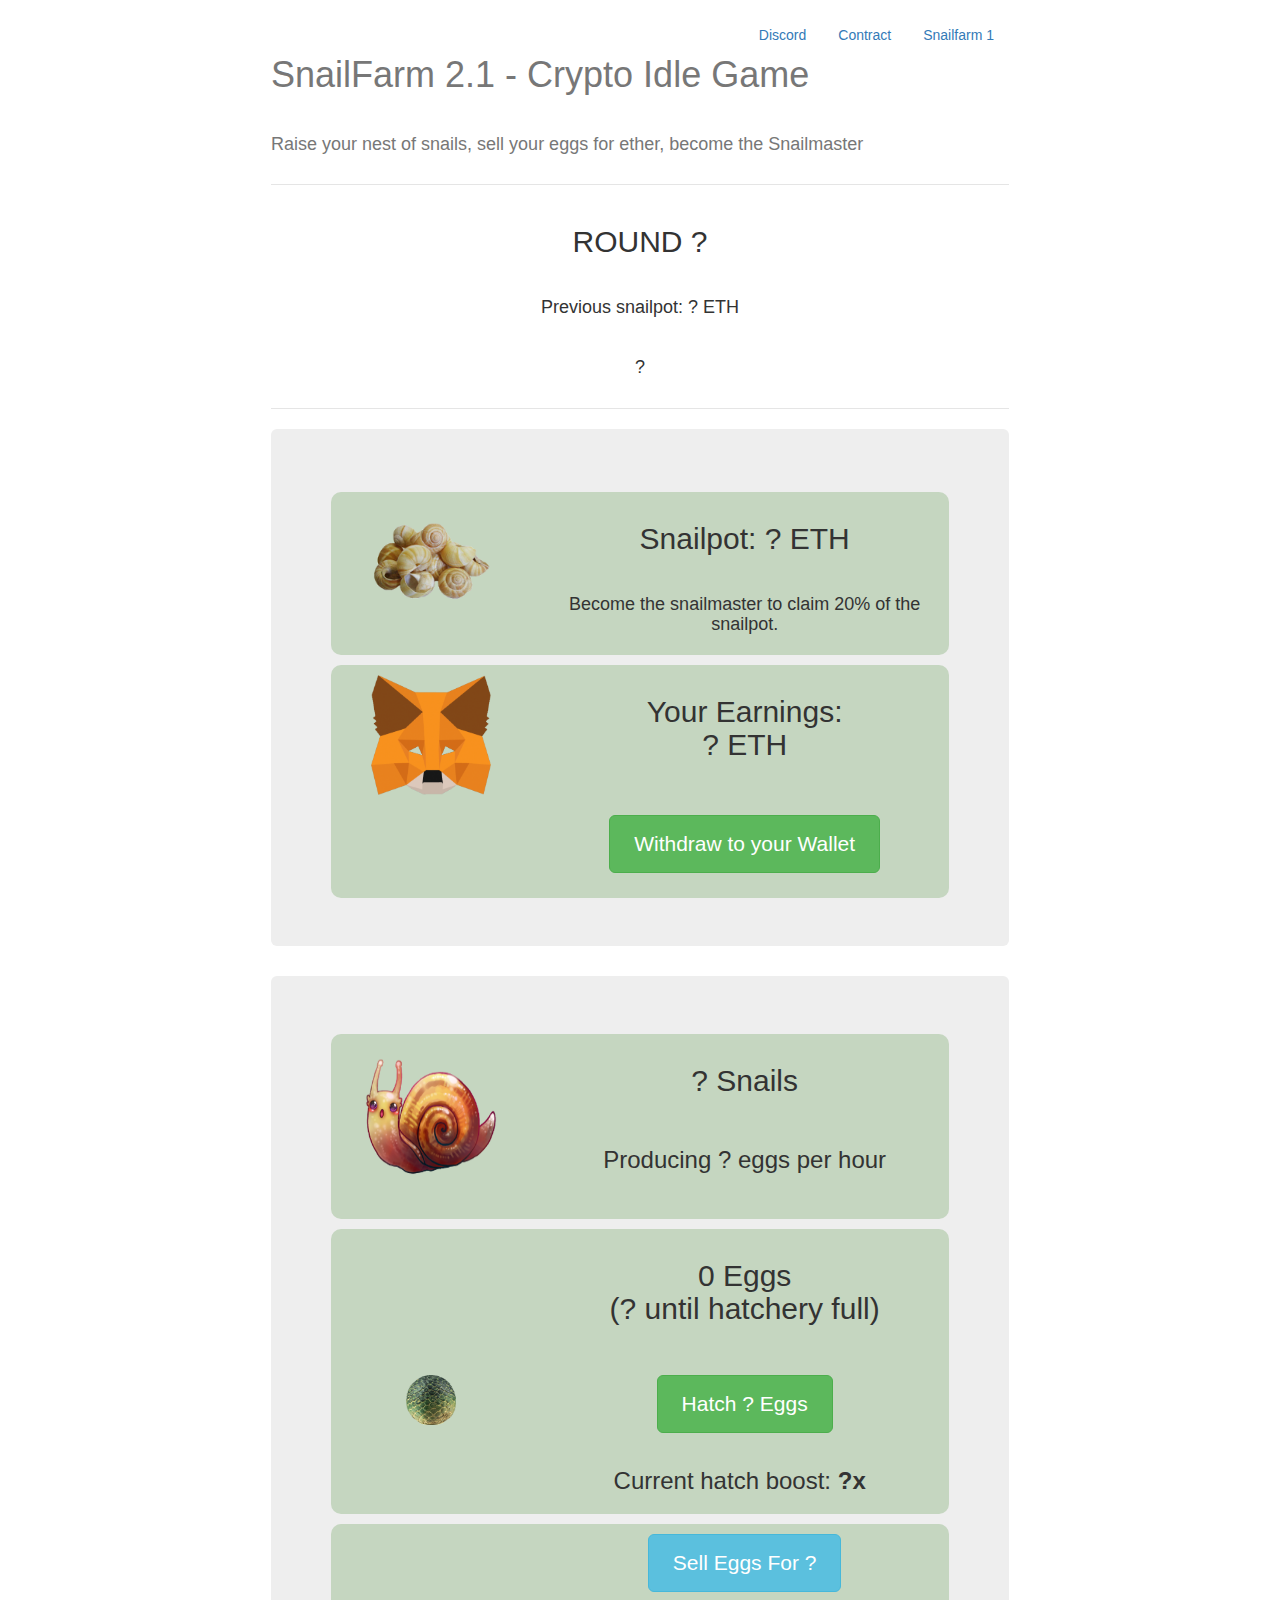
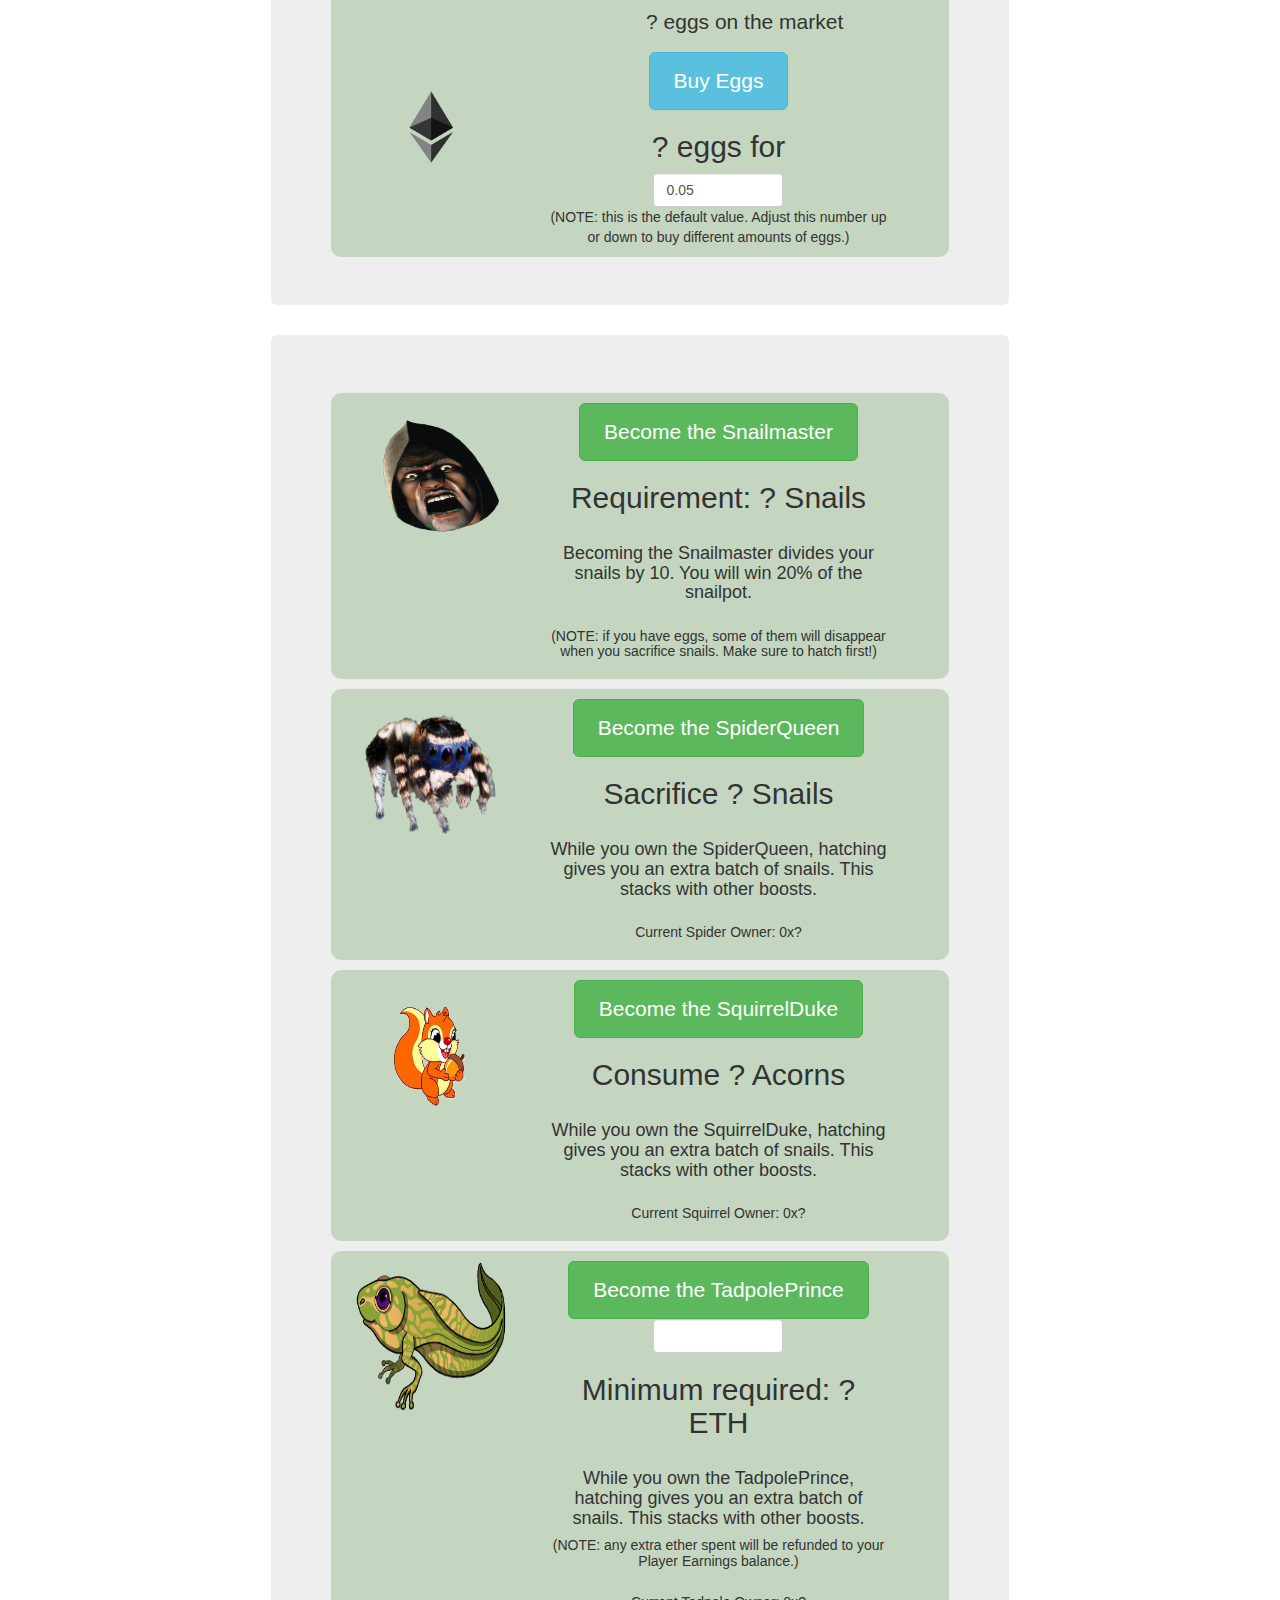
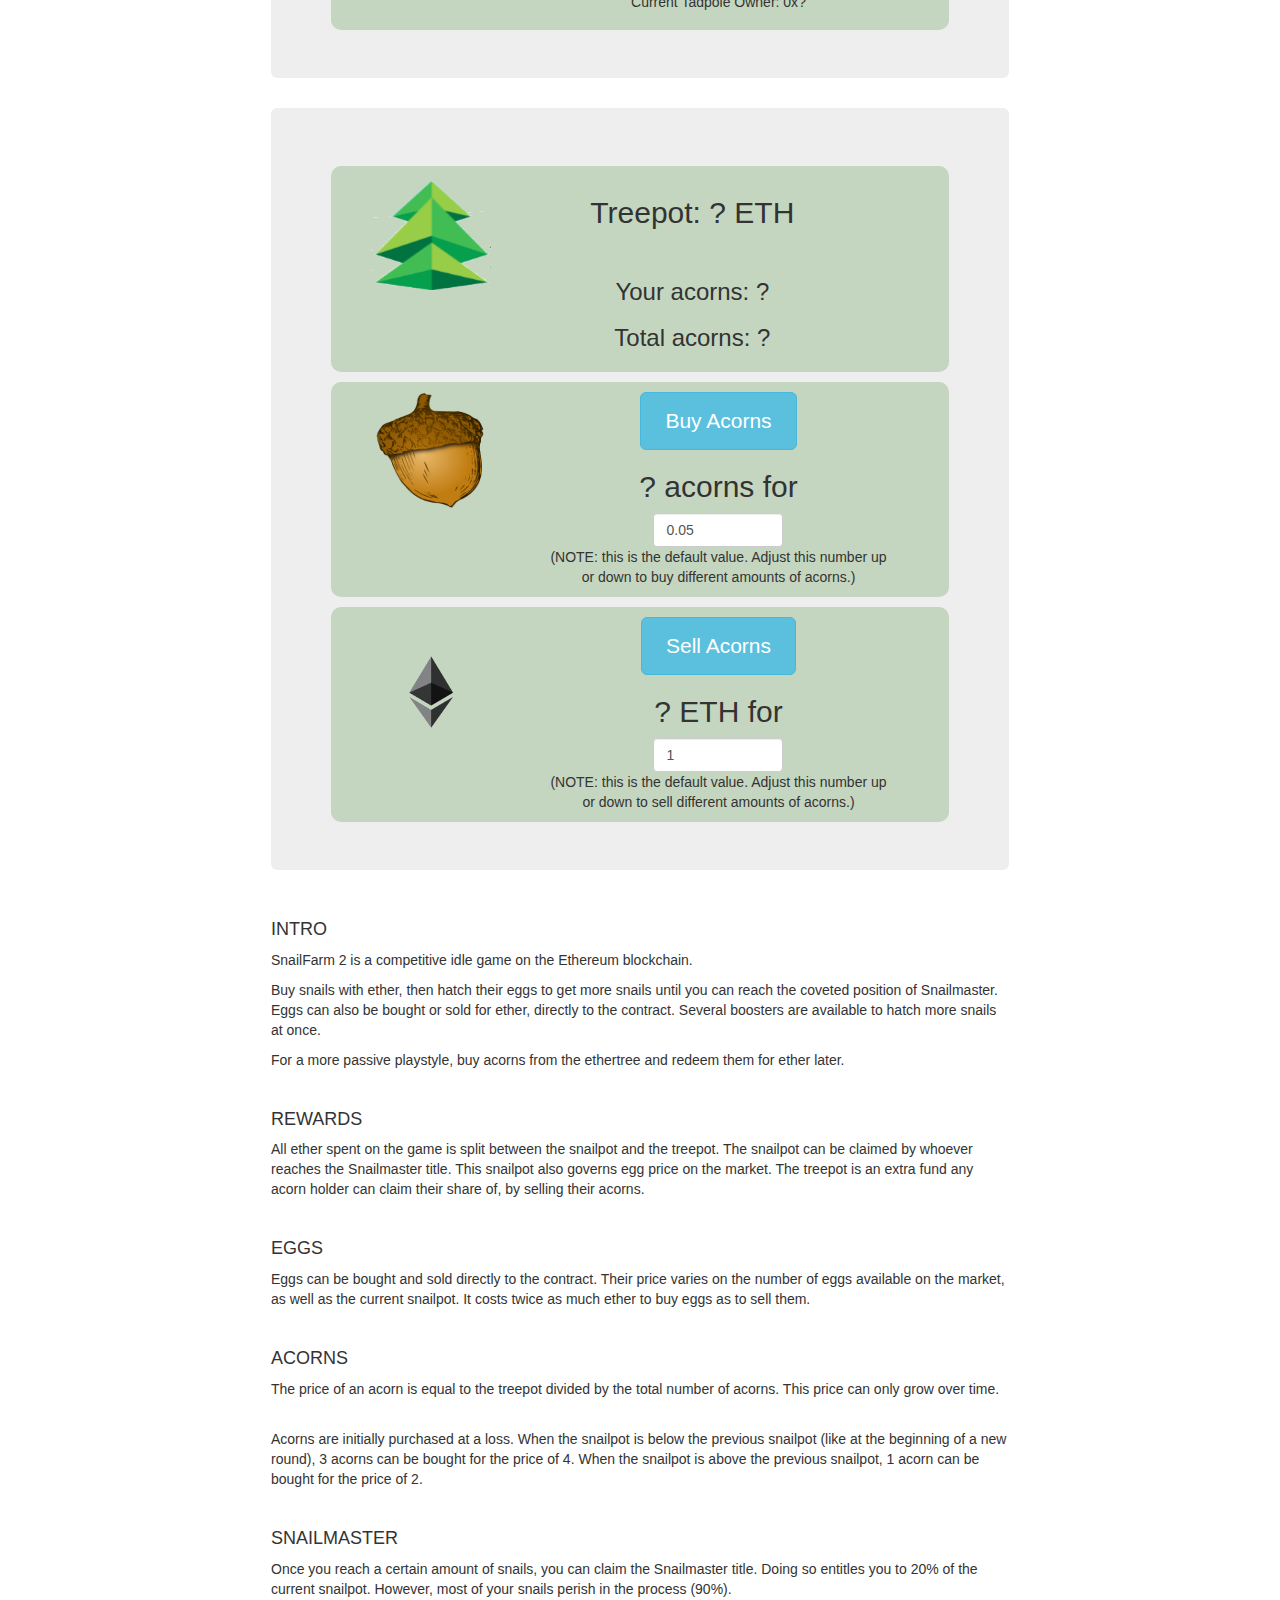
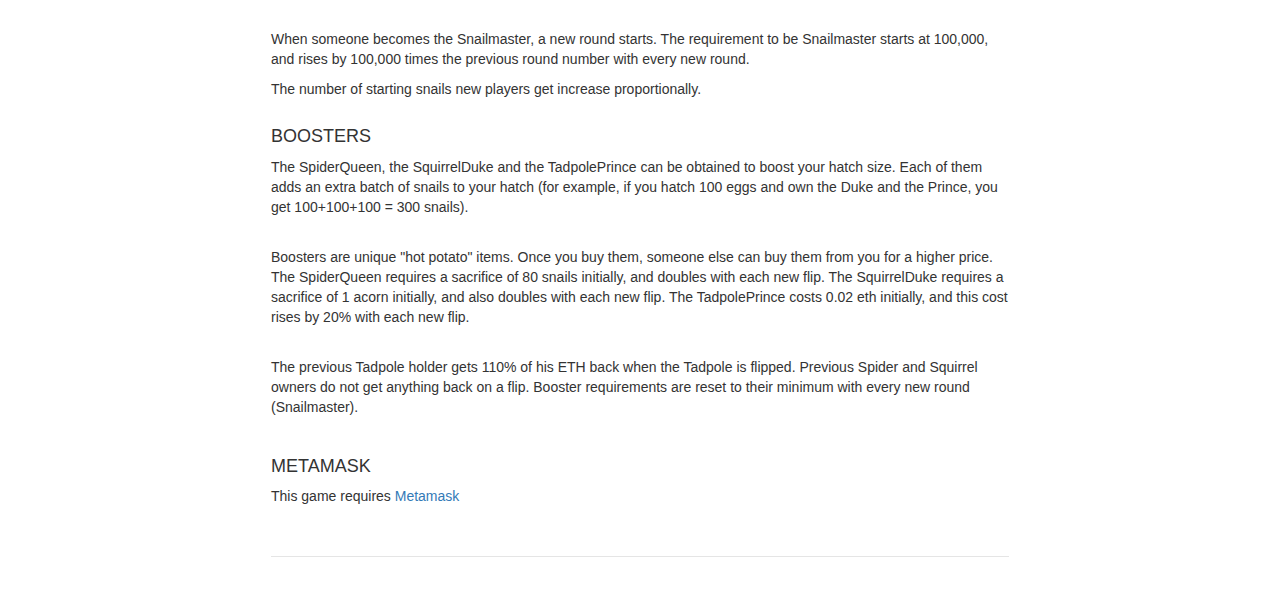
==== commit 5edb0a2d: "Add files via upload" ====
--- a/index.html
+++ b/index.html
@@ -60,18 +60,14 @@
         <nav>
           <ul class="nav nav-pills pull-right">
             <li role="presentation"><a href="https://discord.gg/8h3Emyb">Discord</a></li>
-            <li role="presentation"><a href="https://ropsten.etherscan.io/address/0x4B8f0B4f1E2cF708bB9E445673aDB96ff03bCD94">Contract</a></li>
-			<li role="presentation"><a href="https://snailking.github.io/snailfarm2">Snailfarm 2.1</a></li>
+            <li role="presentation"><a href="https://etherscan.io/address/0xeb93E12E23aCD78f622FcDB6B51906B7ba0AeD2b">Contract</a></li>
+			<li role="presentation"><a href="https://snailking.github.io/snailfarm">Snailfarm 1</a></li>
           </ul>
         </nav>
          <br>
-	  <h1 class="text-muted">SnailFarm 2 - Ropsten</h1>
-	  <br><h4 class="text-muted">*** This is the test frontend. Click on the link on top to return to the main website.</h4>
+	  <h1 class="text-muted">SnailFarm 2.1 - Crypto Idle Game</h1>
+	  <br><h4 class="text-muted">Raise your nest of snails, sell your eggs for ether, become the Snailmaster</h4>
       </div>
-	  
-	  <span id="soldeggevent">?soldevent?</span><br>
-	  <div style="width: 720px; overflow: auto; overflow-x: hidden; height: 100px;"><span id="marketeggslog">?marketegglog?</span>
-	  <br></div>
 	  
 	  <div class="header clearfix">
 		<h2 align="center">ROUND <span id="round">?</span></h2>
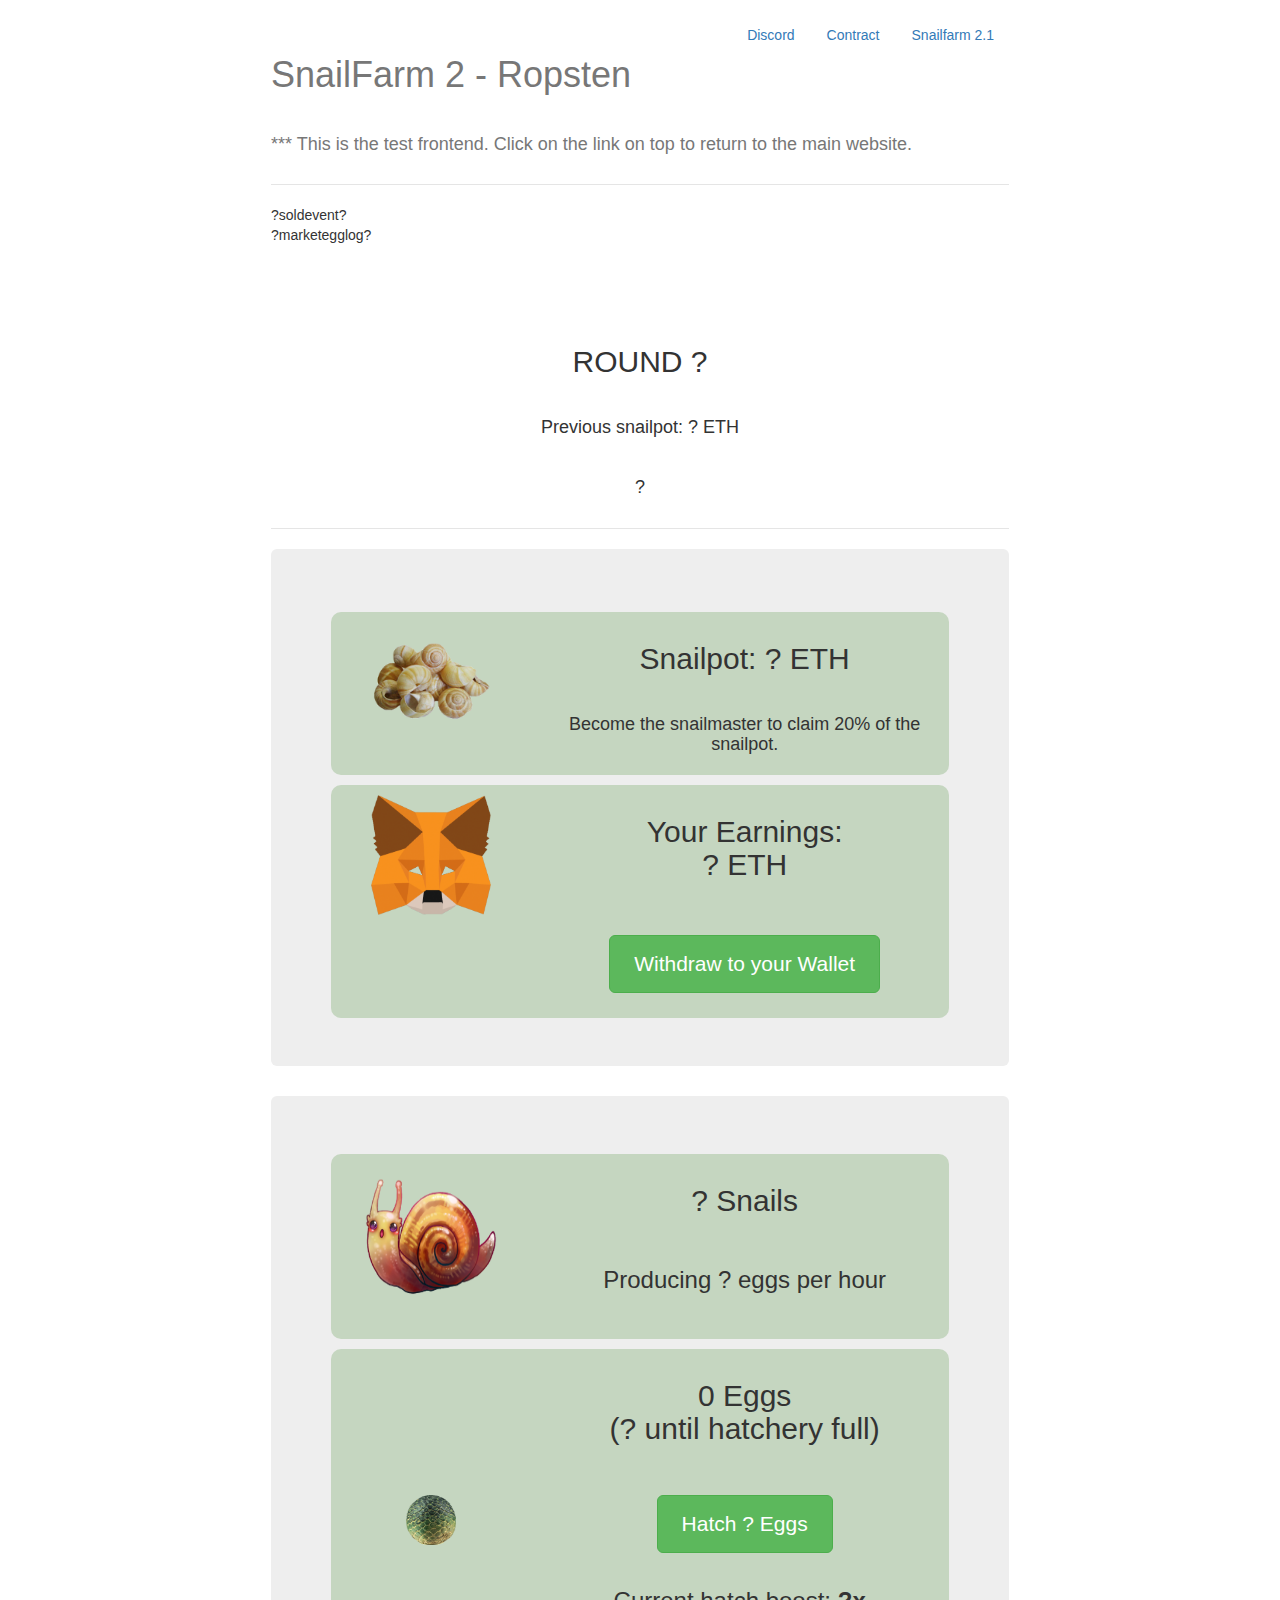
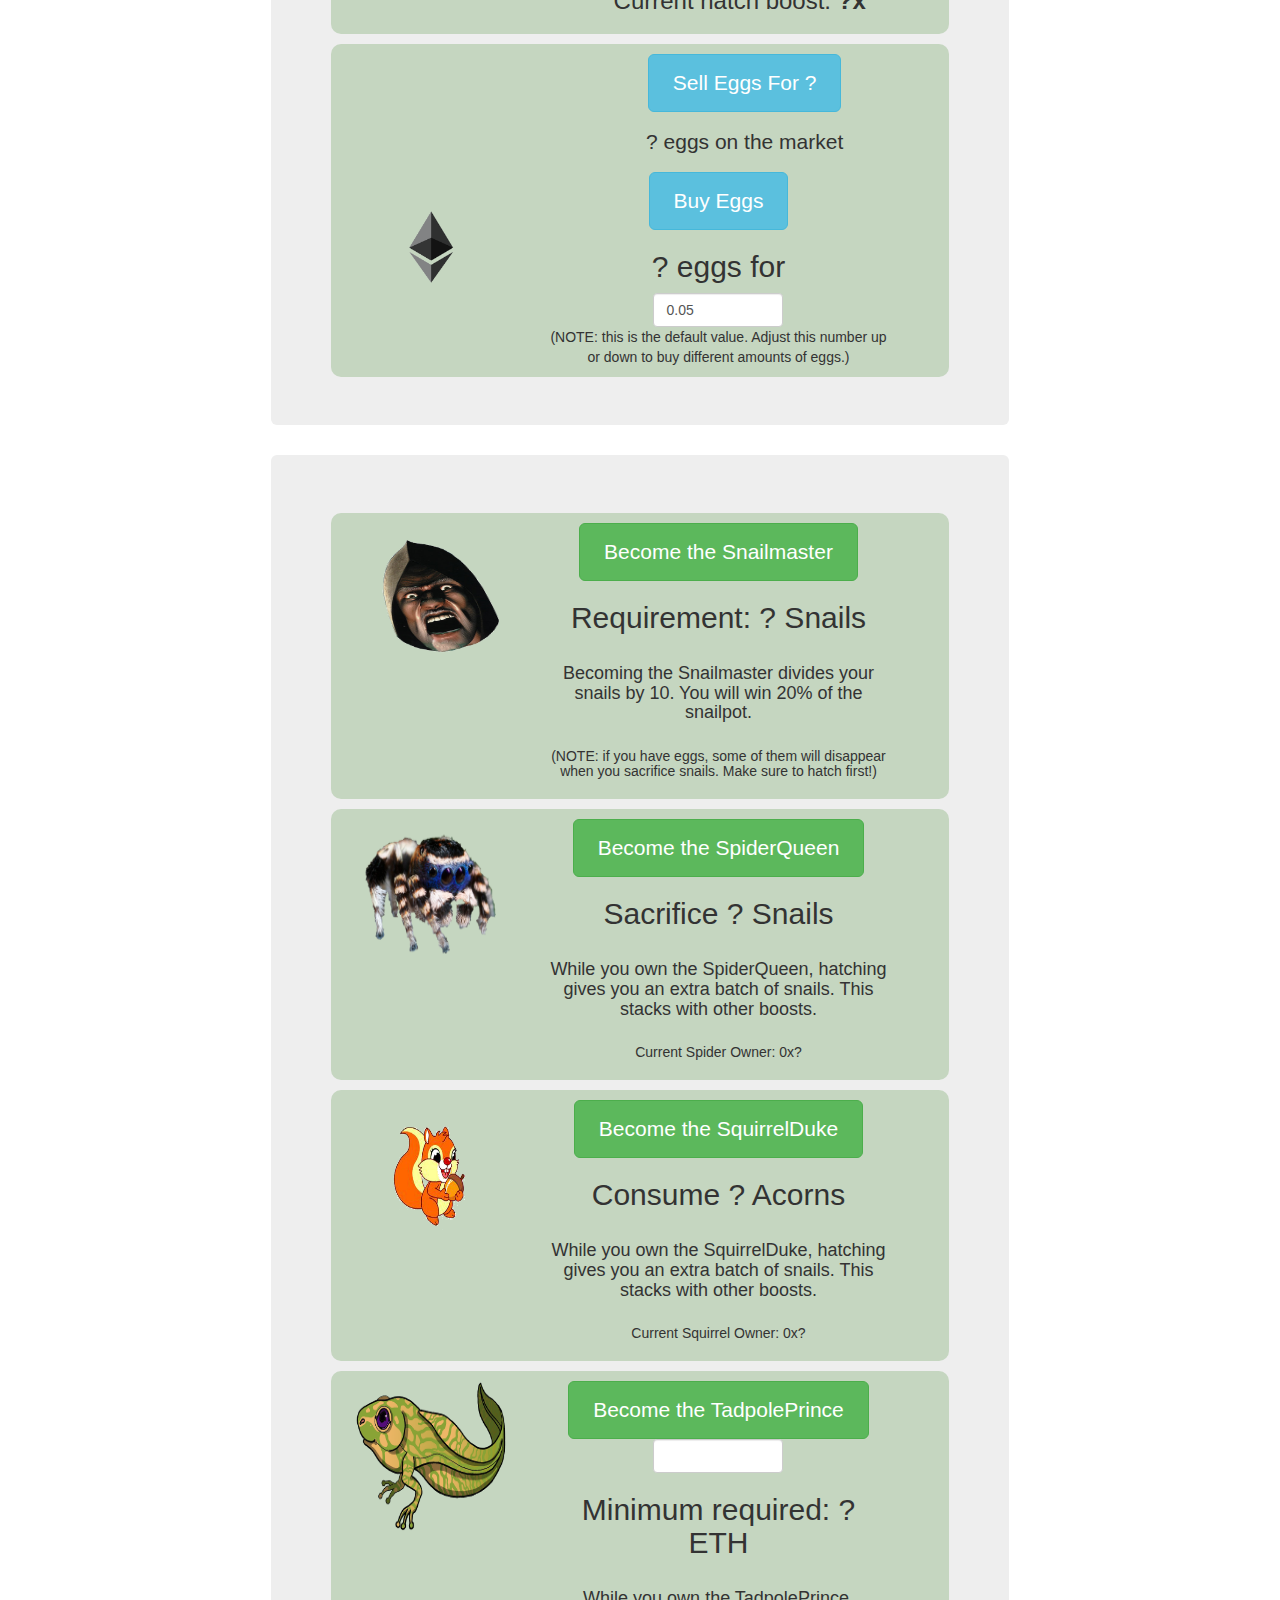
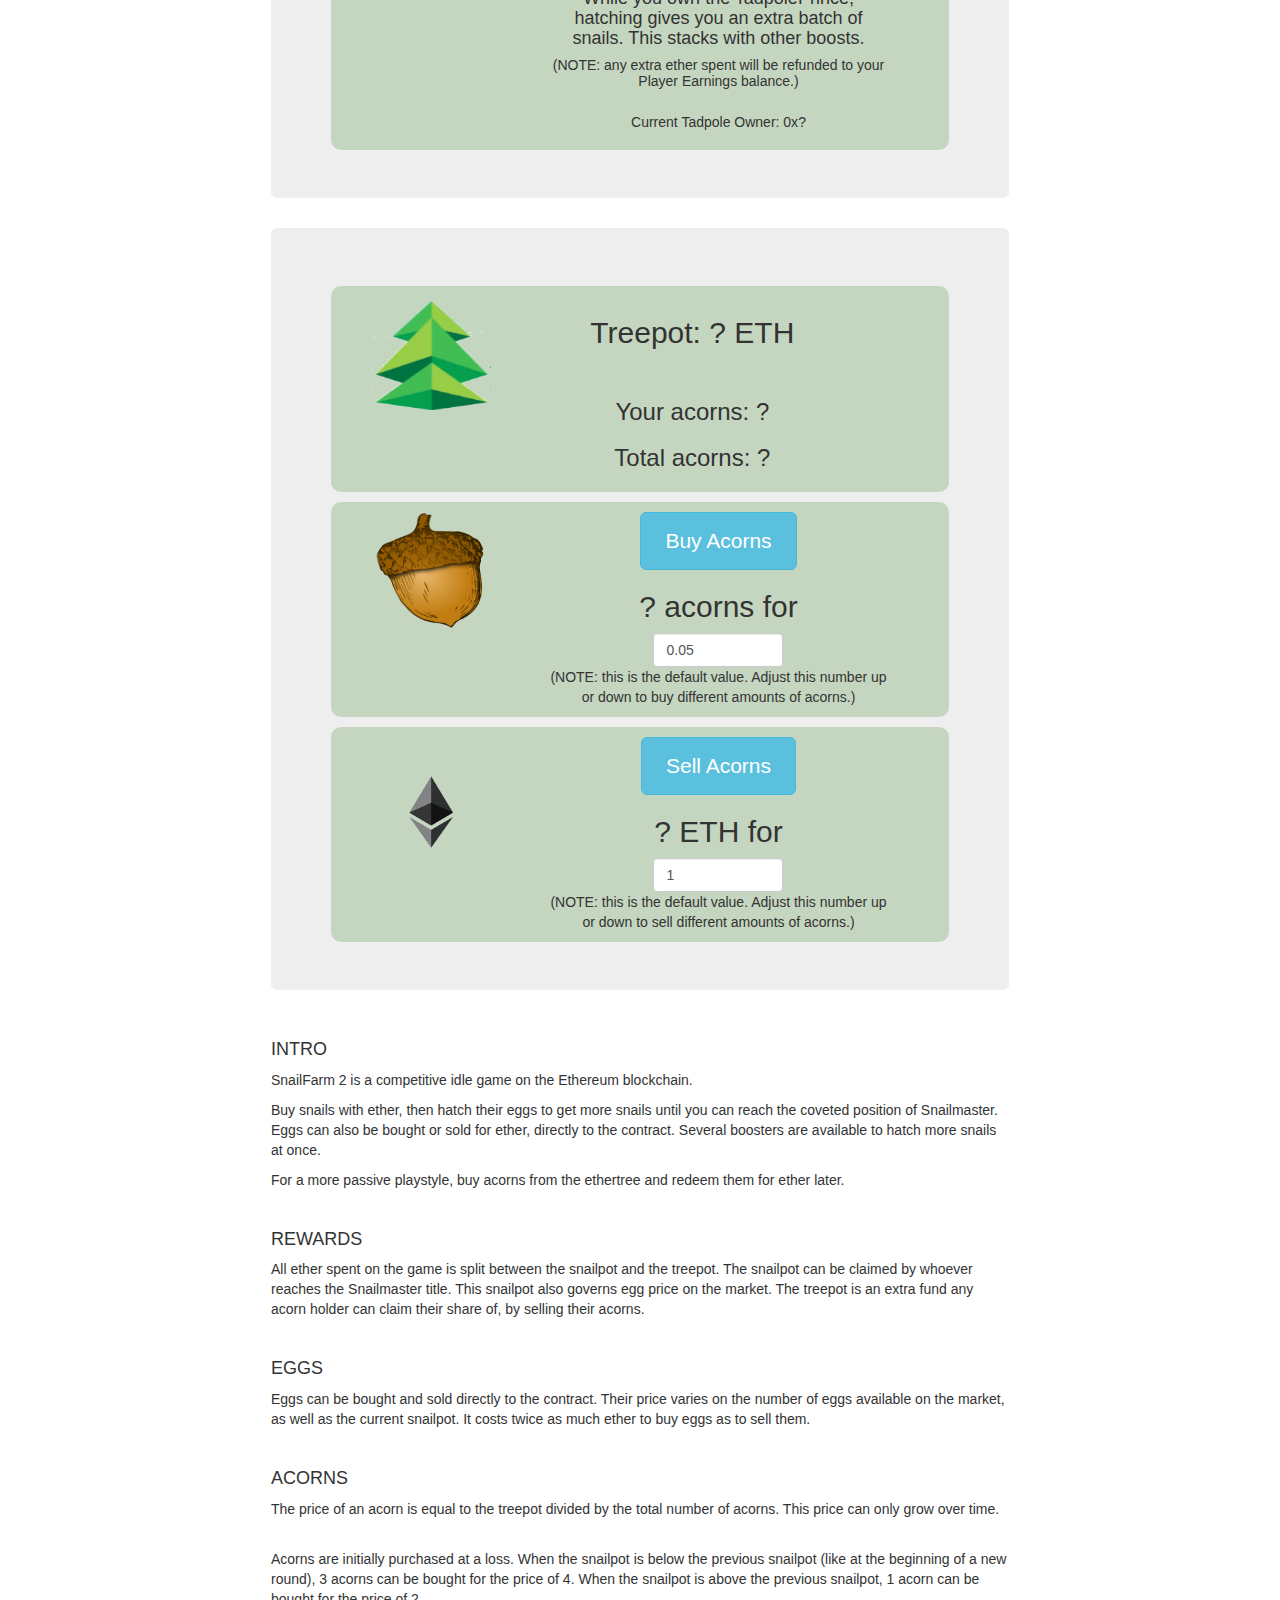
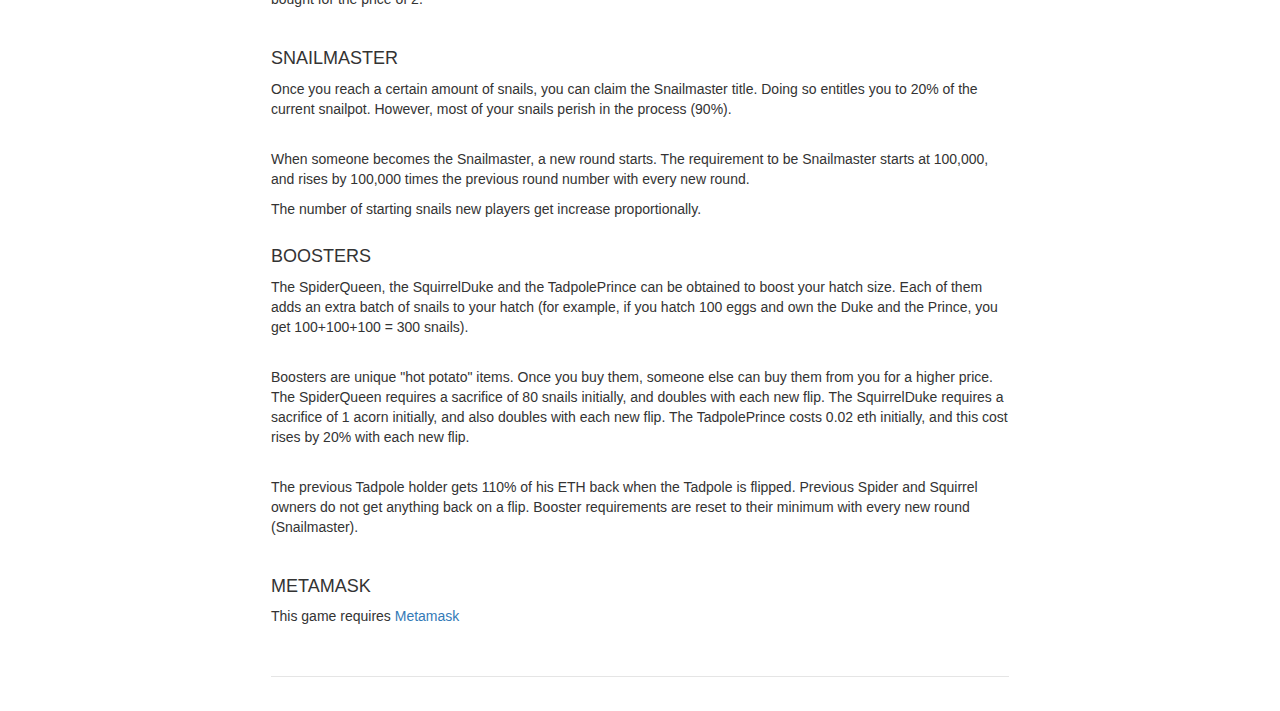
==== commit 24d453e9: "Add files via upload" ====
--- a/index.html
+++ b/index.html
@@ -60,14 +60,18 @@
         <nav>
           <ul class="nav nav-pills pull-right">
             <li role="presentation"><a href="https://discord.gg/8h3Emyb">Discord</a></li>
-            <li role="presentation"><a href="https://etherscan.io/address/0xeb93E12E23aCD78f622FcDB6B51906B7ba0AeD2b">Contract</a></li>
-			<li role="presentation"><a href="https://snailking.github.io/snailfarm">Snailfarm 1</a></li>
+            <li role="presentation"><a href="https://ropsten.etherscan.io/address/0x4B8f0B4f1E2cF708bB9E445673aDB96ff03bCD94">Contract</a></li>
+			<li role="presentation"><a href="https://snailking.github.io/snailfarm2">Snailfarm 2.1</a></li>
           </ul>
         </nav>
          <br>
-	  <h1 class="text-muted">SnailFarm 2.1 - Crypto Idle Game</h1>
-	  <br><h4 class="text-muted">Raise your nest of snails, sell your eggs for ether, become the Snailmaster</h4>
+	  <h1 class="text-muted">SnailFarm 2 - Ropsten</h1>
+	  <br><h4 class="text-muted">*** This is the test frontend. Click on the link on top to return to the main website.</h4>
       </div>
+	  
+	  <span id="soldeggevent">?soldevent?</span><br>
+	  <div style="width: 720px; overflow: auto; overflow-x: hidden; height: 100px;" id="logbox"><span id="marketeggslog">?marketegglog?</span>
+	  <br></div>
 	  
 	  <div class="header clearfix">
 		<h2 align="center">ROUND <span id="round">?</span></h2>
